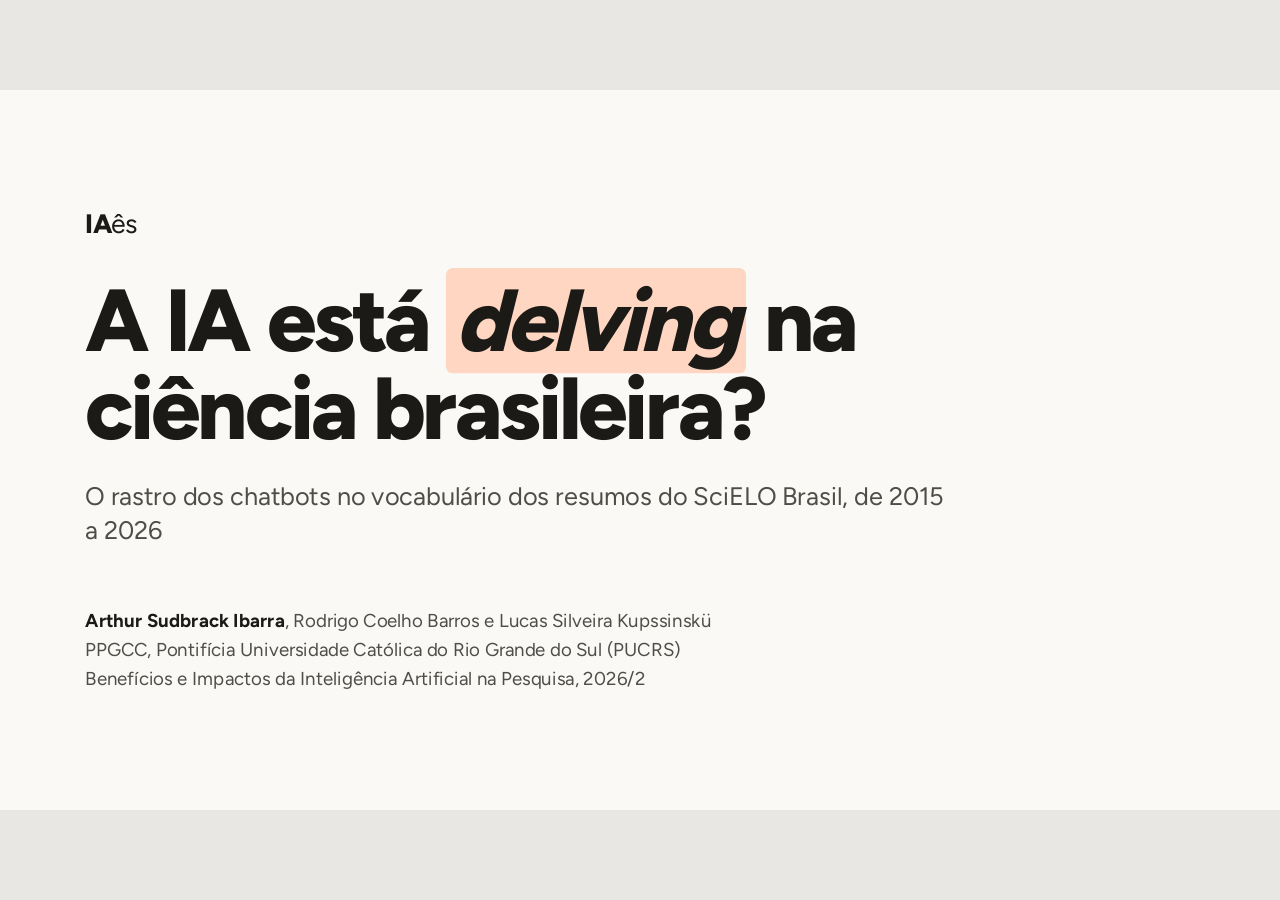
==== slides/index.html @ d333c741 "Add the slides for the video An HTML deck in the IAês look with the speech, the demo steps on the si" ====
<!DOCTYPE html>
<html lang="pt-BR">
<head>
<meta charset="UTF-8">
<meta name="viewport" content="width=device-width, initial-scale=1.0">
<title>A IA está delving na ciência brasileira?</title>

<!-- Figtree, the IAês typeface, from the site's own files (see FONTS below), so the deck works
     offline and makes no third-party requests, like the site. -->

<style>
/* ===========================================================================
   FONTS
   =========================================================================== */
@font-face { font-family: 'Figtree'; font-weight: 400; font-display: swap; src: url('../site/public/fontes/figtree/figtree-latin-400-normal.woff2') format('woff2'); }
@font-face { font-family: 'Figtree'; font-weight: 500; font-display: swap; src: url('../site/public/fontes/figtree/figtree-latin-500-normal.woff2') format('woff2'); }
@font-face { font-family: 'Figtree'; font-weight: 600; font-display: swap; src: url('../site/public/fontes/figtree/figtree-latin-600-normal.woff2') format('woff2'); }
@font-face { font-family: 'Figtree'; font-weight: 700; font-display: swap; src: url('../site/public/fontes/figtree/figtree-latin-700-normal.woff2') format('woff2'); }
@font-face { font-family: 'Figtree'; font-weight: 800; font-display: swap; src: url('../site/public/fontes/figtree/figtree-latin-800-normal.woff2') format('woff2'); }

/* ===========================================================================
   THEME TOKENS
   Copied from the IAês design (site/public/css/iaes.css) so the slides and
   the site look like one piece when the video cuts between them.
   =========================================================================== */
:root {
    --papel: #FAF9F6;
    --superficie: #FFFFFF;
    --sutil: #F1F0ED;
    --linha: #E1DFDB;
    --linha-forte: #CAC7C2;
    --tinta: #1C1A17;
    --tinta-2: #4F4D48;
    --tinta-3: #66635D;
    --grade: #E8E6E2;
    --eixo: #BAB7B2;
    --base: #888681;
    --base-claro: #B3B1AB;
    --excesso: #D84925;
    --excesso-texto: #AF2F09;
    --excesso-veu: rgba(216, 73, 37, .16);
    --pt: #0A96AF;
    --en: #3853B6;
    --pt-1: #D4E9EB;
    --en-1: #DBDEEC;
    --inserido: #035E23;
    --inserido-fundo: #CDF1D3;
    --realce-2: #FED6C2;

    --fonte: 'Figtree', 'Helvetica Neue', Arial, sans-serif;

    --stage-bg: #E9E7E3;
    --slide-bg: var(--papel);

    --pad-x: 128px;
    --title-size: 64px;
    --body-size: 34px;
    --small-size: 24px;
    --ease: cubic-bezier(0.16, 1, 0.3, 1);
}

* { margin: 0; padding: 0; box-sizing: border-box; }

/* ===========================================================================
   FIXED 16:9 STAGE (viewport-base.css from the frontend-slides skill, in full)
   =========================================================================== */
/* 1. Lock the browser viewport */
html,
body {
    width: 100%;
    height: 100%;
    margin: 0;
    overflow: hidden;
    background: var(--stage-bg, #000);
}

/* 2. Full-window deck viewport */
.deck-viewport {
    position: fixed;
    inset: 0;
    overflow: hidden;
    background: var(--stage-bg, #000);
}

/* 3. Fixed 16:9 design canvas.
   JavaScript sets transform: translate(...) scale(...). */
.deck-stage {
    position: absolute;
    left: 0;
    top: 0;
    width: 1920px;
    height: 1080px;
    overflow: hidden;
    transform-origin: 0 0;
    background: var(--slide-bg, #fff);
}

/* 4. Slides stack inside the fixed stage.
   Content must be laid out at 1920×1080, not reflowed per device. */
.slide {
    position: absolute;
    inset: 0;
    width: 1920px;
    height: 1080px;
    overflow: hidden;
    display: block;
    visibility: hidden;
    opacity: 0;
    pointer-events: none;
    background: var(--slide-bg, #fff);
}

.slide.active,
.slide.visible {
    visibility: visible;
    opacity: 1;
    pointer-events: auto;
    z-index: 1;
}

/* 5. Keep media inside authored slide bounds */
img,
video,
canvas,
svg {
    max-width: 100%;
    max-height: 100%;
}

/* 6. Presentation chrome stays outside the slide design system */
.deck-controls {
    position: fixed;
    left: 50%;
    bottom: 22px;
    transform: translateX(-50%);
    z-index: 1000;
}

/* 7. Print one fixed-size slide per page */
@media print {
    html,
    body {
        width: 1920px;
        height: auto;
        overflow: visible;
        background: #fff;
    }

    .deck-viewport {
        position: static;
        overflow: visible;
        background: #fff;
    }

    .deck-stage {
        position: static;
        width: auto;
        height: auto;
        transform: none !important;
        background: none;
    }

    .slide {
        position: relative;
        display: block !important;
        visibility: visible !important;
        opacity: 1 !important;
        pointer-events: auto !important;
        width: 1920px;
        height: 1080px;
        break-after: page;
        page-break-after: always;
    }

    .slide:last-child {
        break-after: auto;
        page-break-after: auto;
    }

    .deck-controls {
        display: none !important;
    }
}

/* 8. Reduced motion */
@media (prefers-reduced-motion: reduce) {
    *,
    *::before,
    *::after {
        animation-duration: 0.01ms !important;
        transition-duration: 0.2s !important;
    }
}

/* ===========================================================================
   BASE TYPE
   =========================================================================== */
body { font-family: var(--fonte); color: var(--tinta); -webkit-font-smoothing: antialiased; }
.slide { font-family: var(--fonte); color: var(--tinta); }
.notes { display: none !important; }

/* ===========================================================================
   SLIDE FRAME
   Every content slide: an action title at the top, the exhibit below, and a
   thin footer with the author and the slide number.
   =========================================================================== */
.frame {
    position: absolute;
    inset: 0;
    padding: 96px var(--pad-x) 0;
    display: flex;
    flex-direction: column;
}
.title {
    font-size: var(--title-size);
    line-height: 1.08;
    font-weight: 800;
    letter-spacing: -0.02em;
    max-width: 1560px;
    text-wrap: balance;
}
.lede {
    margin-top: 24px;
    font-size: 30px;
    line-height: 1.4;
    color: var(--tinta-2);
    max-width: 1300px;
}
.body {
    flex: 1;
    display: flex;
    gap: 80px;
    align-items: center;
    padding-bottom: 120px;
}
.foot {
    position: absolute;
    left: var(--pad-x);
    right: var(--pad-x);
    bottom: 48px;
    display: flex;
    justify-content: space-between;
    align-items: baseline;
    font-size: 20px;
    color: var(--tinta-3);
    border-top: 1px solid var(--linha);
    padding-top: 16px;
}
.foot .src { max-width: 1300px; }
.foot .n { font-weight: 600; font-variant-numeric: tabular-nums; }

.wordmark { font-weight: 800; letter-spacing: -0.03em; }
.wordmark span { font-weight: 300; }

.w { font-style: italic; }
.en { color: var(--en); }
.pt { color: var(--pt); }
.ex { color: var(--excesso-texto); }
.mark {
    background: var(--realce-2);
    border-radius: 6px;
    padding: 0 8px;
    box-decoration-break: clone;
    -webkit-box-decoration-break: clone;
}

/* Side column of a result slide: big number, then the reading of it. */
.side { width: 600px; flex: none; }
.side p { font-size: var(--body-size); line-height: 1.38; color: var(--tinta-2); }
.side p + p { margin-top: 28px; }
.side strong { color: var(--tinta); font-weight: 700; }
.big {
    font-size: 132px;
    font-weight: 800;
    letter-spacing: -0.04em;
    line-height: 0.95;
    font-variant-numeric: tabular-nums;
}
.big small { font-size: 64px; font-weight: 700; }
.big-label { font-size: 28px; color: var(--tinta-2); margin-top: 12px; line-height: 1.35; }
.verdict {
    margin-top: 36px;
    padding-left: 24px;
    border-left: 6px solid var(--tinta);
    font-size: 32px;
    line-height: 1.35;
    font-weight: 600;
}
.verdict.ok { border-color: var(--excesso); }
.verdict.no { border-color: var(--base); }

.chart { flex: 1; min-width: 0; height: 640px; }
.chart svg { width: 100%; height: 100%; overflow: visible; }
.chart text { font-family: var(--fonte); }

/* ===========================================================================
   ENTRANCE ANIMATION
   One soft rise per element, staggered. Chart bars grow from the axis.
   =========================================================================== */
.reveal {
    opacity: 0;
    transform: translateY(18px);
    transition: opacity .7s var(--ease), transform .7s var(--ease);
}
.slide.visible .reveal { opacity: 1; transform: none; }
.slide.visible .reveal.d1 { transition-delay: .08s; }
.slide.visible .reveal.d2 { transition-delay: .18s; }
.slide.visible .reveal.d3 { transition-delay: .30s; }
.slide.visible .reveal.d4 { transition-delay: .42s; }

.grow { transform-box: fill-box; transform-origin: 50% 100%; transform: scaleY(0); transition: transform .9s var(--ease); }
.grow-x { transform-box: fill-box; transform-origin: 0 50%; transform: scaleX(0); transition: transform .9s var(--ease); }
.slide.visible .grow, .slide.visible .grow-x { transform: none; }
/* The slide shown on load appears at once; the entrance plays from the first change on. */
body.instant .reveal, body.instant .grow, body.instant .grow-x { transition: none !important; }

/* ===========================================================================
   SLIDE 1: TITLE
   =========================================================================== */
.cover { padding: 0 var(--pad-x); display: flex; flex-direction: column; justify-content: center; height: 100%; }
.cover .wordmark { font-size: 40px; margin-bottom: 56px; }
.cover h1 {
    font-size: 132px;
    line-height: 1.0;
    font-weight: 800;
    letter-spacing: -0.035em;
    max-width: 1500px;
}
.cover h1 .mark { padding: 0 14px; border-radius: 10px; font-style: italic; }
.cover .sub { margin-top: 40px; font-size: 38px; color: var(--tinta-2); max-width: 1300px; line-height: 1.35; }
.cover .authors { margin-top: 88px; font-size: 28px; line-height: 1.55; color: var(--tinta-2); }
.cover .authors strong { color: var(--tinta); font-weight: 700; }

/* ===========================================================================
   SLIDE 2: MOTIVATION
   =========================================================================== */
.quote {
    flex: 1;
    background: var(--superficie);
    border: 1px solid var(--linha);
    border-radius: 16px;
    padding: 56px 64px;
}
.quote .q { font-size: 44px; line-height: 1.35; font-weight: 500; }
.quote .who { margin-top: 28px; font-size: 24px; color: var(--tinta-3); }
.quote .tag { font-size: 24px; color: var(--tinta-3); margin-bottom: 20px; font-weight: 600; }

/* ===========================================================================
   SLIDE 3: QUESTION AND HYPOTHESES
   =========================================================================== */
.hyps { display: grid; grid-template-columns: repeat(3, 1fr); gap: 32px; width: 100%; }
.hyp {
    background: var(--superficie);
    border: 1px solid var(--linha);
    border-radius: 16px;
    padding: 44px 44px 48px;
}
.hyp .h { font-size: 36px; font-weight: 800; color: var(--excesso-texto); }
.hyp p { margin-top: 18px; font-size: 32px; line-height: 1.38; color: var(--tinta); }

/* ===========================================================================
   SLIDE 4: METHOD
   =========================================================================== */
.facts { width: 560px; flex: none; display: flex; flex-direction: column; gap: 36px; }
.fact .v { font-size: 64px; font-weight: 800; letter-spacing: -0.03em; font-variant-numeric: tabular-nums; }
.fact .l { font-size: 27px; line-height: 1.35; color: var(--tinta-2); margin-top: 4px; }

/* ===========================================================================
   DEMO SLIDES
   A browser frame with the page and the steps, so the viewer knows the
   video is about to leave the slides.
   =========================================================================== */
.demo { background: var(--tinta); color: var(--papel); }
.demo .frame { padding-top: 0; justify-content: center; }
.demo .live { font-size: 30px; font-weight: 700; color: #FFB596; display: flex; align-items: center; gap: 16px; }
.demo .live::before { content: ''; width: 18px; height: 18px; border-radius: 50%; background: var(--excesso); box-shadow: 0 0 0 8px rgba(216, 73, 37, .25); }
.demo .title { color: var(--papel); margin-top: 20px; font-size: 96px; }
.demo .lede { color: #D9D6D0; }
.browser {
    margin-top: 64px;
    width: 1664px;
    background: var(--papel);
    border-radius: 18px;
    overflow: hidden;
    color: var(--tinta);
}
.browser .bar {
    display: flex; align-items: center; gap: 14px;
    padding: 18px 26px;
    background: var(--sutil);
    border-bottom: 1px solid var(--linha);
    font-size: 24px; color: var(--tinta-2);
}
.browser .dot { width: 14px; height: 14px; border-radius: 50%; background: var(--linha-forte); }
.browser .url {
    margin-left: 18px; flex: 1;
    background: var(--superficie); border: 1px solid var(--linha); border-radius: 10px;
    padding: 8px 18px; font-size: 24px; color: var(--tinta-2);
    text-decoration: none; overflow: hidden; white-space: nowrap; text-overflow: ellipsis;
}
.browser .url b { color: var(--tinta); font-weight: 600; }
.steps { list-style: none; counter-reset: s; padding: 40px 48px 44px; display: grid; grid-template-columns: repeat(3, 1fr); gap: 36px; }
.steps li { counter-increment: s; font-size: 30px; line-height: 1.38; }
.steps li::before {
    content: counter(s);
    display: block;
    font-size: 26px; font-weight: 800; color: var(--excesso-texto);
    margin-bottom: 10px;
}

/* ===========================================================================
   SLIDE 9: TRANSLATION PAIRS
   =========================================================================== */
.pairs { margin-top: 28px; display: grid; grid-template-columns: auto auto auto; gap: 10px 20px; font-size: 32px; align-items: baseline; justify-content: start; }
.pairs .arrow { color: var(--tinta-3); }

/* ===========================================================================
   SLIDE 12: BENEFITS AND IMPACTS
   =========================================================================== */
.cols { display: grid; grid-template-columns: 1fr 1fr; gap: 48px; width: 100%; }
.col { background: var(--superficie); border: 1px solid var(--linha); border-radius: 16px; padding: 48px 52px; }
.col h3 { font-size: 38px; font-weight: 800; }
.col.good h3 { color: var(--inserido); }
.col.bad h3 { color: var(--excesso-texto); }
.col ul { margin-top: 24px; list-style: none; }
.col li { font-size: 31px; line-height: 1.38; padding-left: 30px; position: relative; color: var(--tinta); }
.col li + li { margin-top: 18px; }
.col li::before { content: ''; position: absolute; left: 0; top: 17px; width: 12px; height: 12px; border-radius: 3px; background: var(--linha-forte); }
.col.good li::before { background: var(--inserido); }
.col.bad li::before { background: var(--excesso); }

/* ===========================================================================
   SLIDE 14: CONCLUSIONS
   =========================================================================== */
.concl { list-style: none; width: 960px; flex: none; }
.concl li { font-size: 36px; line-height: 1.36; padding: 22px 0 22px 0; border-top: 1px solid var(--linha); }
.concl li:last-child { border-bottom: 1px solid var(--linha); }
.concl li b { font-weight: 800; }
.links { flex: 1; display: flex; flex-direction: column; gap: 32px; }
.link .l { font-size: 24px; color: var(--tinta-3); font-weight: 600; }
.link a { display: block; margin-top: 6px; font-size: 27px; color: var(--tinta); text-decoration: none; white-space: nowrap; line-height: 1.3; }

/* ===========================================================================
   SLIDE 15: REFERENCES
   =========================================================================== */
.refs { list-style: none; margin-top: 48px; max-width: 1600px; }
.refs li { font-size: 26px; line-height: 1.45; color: var(--tinta-2); padding-left: 0; }
.refs li + li { margin-top: 20px; }
.refs li b { color: var(--tinta); font-weight: 600; }

/* ===========================================================================
   OVERLAY CHROME (outside the slide design: rehearsal notes, help, editing)
   =========================================================================== */
.notes-drawer {
    position: fixed; left: 0; right: 0; bottom: 0;
    max-height: 42vh; overflow: auto;
    background: rgba(28, 26, 23, .94); color: #F4F2EE;
    padding: 20px 28px 24px;
    font: 18px/1.5 var(--fonte);
    z-index: 2000;
    display: none;
}
.notes-drawer.show { display: block; }
.notes-drawer .t { font-size: 14px; color: #BDB9B2; margin-bottom: 6px; }
.help {
    position: fixed; right: 16px; bottom: 16px; z-index: 2001;
    background: rgba(28, 26, 23, .92); color: #F4F2EE;
    font: 15px/1.6 var(--fonte); padding: 14px 18px; border-radius: 10px;
    display: none;
}
.help.show { display: block; }
.help b { display: inline-block; min-width: 26px; color: #FFB596; }

.edit-hotzone { position: fixed; top: 0; left: 0; width: 80px; height: 80px; z-index: 10000; cursor: pointer; }
.edit-toggle {
    position: fixed; top: 16px; left: 16px; z-index: 10001;
    font: 600 15px var(--fonte); padding: 8px 14px; border-radius: 8px;
    border: 1px solid var(--linha-forte); background: var(--superficie); color: var(--tinta);
    opacity: 0; pointer-events: none; transition: opacity .3s ease;
}
.edit-toggle.show, .edit-toggle.active { opacity: 1; pointer-events: auto; }
.edit-bar {
    position: fixed; top: 16px; left: 50%; transform: translateX(-50%); z-index: 10001;
    display: none; gap: 10px; align-items: center;
    font: 15px var(--fonte); padding: 8px 12px; border-radius: 10px;
    background: var(--tinta); color: var(--papel);
}
.edit-bar.show { display: flex; }
.edit-bar button { font: 600 14px var(--fonte); padding: 6px 10px; border-radius: 6px; border: 0; cursor: pointer; }
body.editing [contenteditable="true"] { outline: 2px dashed var(--excesso); outline-offset: 4px; }
</style>
</head>
<body>

<div class="deck-viewport">
<main class="deck-stage" id="deckStage">

<!-- ======================================================================
     SPEAKER NOTES
     Each slide carries an <aside class="notes"> that is never shown on the
     slide. Press P to open the presenter window (speech, steps on the site,
     background, timer) or N for a drawer with the speech at the bottom.
       .fale     what to say, word for word
       .site     the clicks on IAês (demo slides only)
       .entenda  the background, in plain words, for the author to read
                 before recording; not to be said
     data-tempo on each section is the speaking budget in seconds.
     ====================================================================== -->

<!-- ===================== 1. TITLE ===================== -->
<section class="slide" data-tempo="9" data-titulo="Capa">
    <div class="cover">
        <div class="wordmark reveal">IA<span>ês</span></div>
        <h1 class="reveal d1">A IA está <span class="mark">delving</span> na ciência brasileira?</h1>
        <p class="sub reveal d2">O rastro dos chatbots no vocabulário dos resumos do SciELO Brasil, de 2015 a 2026</p>
        <p class="authors reveal d3">
            <strong>Arthur Sudbrack Ibarra</strong>, Rodrigo Coelho Barros e Lucas Silveira Kupssinskü<br>
            PPGCC, Pontifícia Universidade Católica do Rio Grande do Sul (PUCRS)<br>
            Benefícios e Impactos da Inteligência Artificial na Pesquisa, 2026/2
        </p>
    </div>
    <aside class="notes">
        <div class="fale">
            <p>Oi, eu sou o Arthur Ibarra, da PUCRS. Neste vídeo eu conto se a inteligência artificial já mudou o jeito como a ciência brasileira escreve.</p>
        </div>
        <div class="entenda">
            <p><b>O título.</b> <i>Delve</i> é um verbo inglês que quer dizer mergulhar num assunto, se aprofundar. O ChatGPT usa essa palavra muito mais do que as pessoas usavam, e ela virou piada entre pesquisadores. O título pergunta, brincando, se a IA já está "mergulhando" na ciência do Brasil.</p>
            <p><b>Resumo.</b> É o parágrafo no começo de um artigo científico que conta, em poucas linhas, o que foi feito e o que se descobriu. Quase todo artigo brasileiro tem um resumo em português e uma versão em inglês, o <i>abstract</i>.</p>
            <p><b>SciELO Brasil.</b> É a biblioteca on-line que reúne as principais revistas científicas brasileiras de acesso aberto. Foi de lá que vieram todos os resumos.</p>
            <p><b>Os coautores.</b> Rodrigo Barros é o orientador e Lucas Kupssinskü o coorientador; o enunciado pede que eles apareçam como autores.</p>
        </div>
    </aside>
</section>

<!-- ===================== 2. MOTIVATION ===================== -->
<section class="slide" data-tempo="19" data-titulo="Motivação">
    <div class="frame">
        <h2 class="title reveal">Os chatbots têm palavras favoritas, e elas já aparecem nos artigos científicos</h2>
        <div class="body">
            <div class="quote reveal d1">
                <div class="tag">Um abstract brasileiro de 2025</div>
                <p class="q">"The investigation <span class="mark">delves</span> into understanding the correlation among various DLT test variables..."</p>
                <p class="who">Soils and Rocks, 2025, no SciELO Brasil</p>
            </div>
            <div class="side reveal d2">
                <div class="big">13,5%<small></small></div>
                <p class="big-label">dos resumos de biomedicina de 2024, no mínimo, passaram por um chatbot, segundo a contagem de palavras de Kobak e colegas no PubMed</p>
            </div>
        </div>
    </div>
    <div class="foot"><span class="src">Kobak et al. (2025), Science Advances. Frase: Soils and Rocks (2025), SciELO Brasil, CC BY.</span><span class="n">02</span></div>
    <aside class="notes">
        <div class="fale">
            <p>Quem usa o ChatGPT percebe que ele tem palavras preferidas, como o verbo inglês <i>delve</i>, se aprofundar. Contando palavras assim em milhões de resumos de biomedicina, Kobak e colegas estimaram que pelo menos 13,5% dos resumos de 2024 passaram por um chatbot. Faltava essa conta para o Brasil.</p>
        </div>
        <div class="entenda">
            <p><b>Chatbot e LLM.</b> LLM quer dizer <i>large language model</i>, modelo de linguagem grande. É o "motor" por trás do ChatGPT, do Gemini e do Claude. Chatbot é o programa de conversa que usa esse motor.</p>
            <p><b>A frase do slide.</b> É de um abstract de verdade, publicado em 2025 na revista Soils and Rocks e guardado no site. Ela mostra o tipo de frase que o ChatGPT costuma escrever.</p>
            <p><b>Kobak e colegas (2025).</b> Publicaram na Science Advances o método que nós adaptamos. Eles contaram, ano a ano, quantos resumos do PubMed (a base de artigos de medicina e biologia dos Estados Unidos) usavam cada palavra, e acharam palavras que dispararam depois do ChatGPT. Daí saiu a estimativa de que pelo menos 13,5% dos resumos de 2024 passaram por um LLM.</p>
            <p><b>"Passou por um chatbot".</b> Quer dizer que o autor usou a ferramenta para escrever, revisar ou traduzir o texto. Não quer dizer que o artigo foi inventado pela IA.</p>
        </div>
    </aside>
</section>

<!-- ===================== 3. QUESTION ===================== -->
<section class="slide" data-tempo="20" data-titulo="Pergunta e hipóteses">
    <div class="frame">
        <h2 class="title reveal">Os chatbots deixaram marca nos resumos brasileiros? E essa marca é maior em inglês?</h2>
        <div class="body">
            <div class="hyps">
                <div class="hyp reveal d1">
                    <div class="h">H1</div>
                    <p>Depois de 2023, algumas palavras de estilo aparecem bem acima da sua tendência.</p>
                </div>
                <div class="hyp reveal d2">
                    <div class="h">H2</div>
                    <p>No mesmo artigo, a marca é maior no abstract em <span class="en">inglês</span> do que no resumo em <span class="pt">português</span>.</p>
                </div>
                <div class="hyp reveal d3">
                    <div class="h">H3</div>
                    <p>As palavras que marcam o <span class="pt">português</span> são outras, diferentes das do <span class="en">inglês</span>.</p>
                </div>
            </div>
        </div>
    </div>
    <div class="foot"><span class="src">Hipóteses do artigo, que testamos com dados do SciELO Brasil.</span><span class="n">03</span></div>
    <aside class="notes">
        <div class="fale">
            <p>Então perguntamos: os chatbots deixaram marca nos resumos do SciELO Brasil? E, como quase todo artigo daqui tem resumo em português e em inglês, a marca é maior no inglês? Daí vêm as três hipóteses: palavras acima do esperado, mais marca em inglês e marcas diferentes em cada língua.</p>
        </div>
        <div class="entenda">
            <p><b>Hipótese.</b> É o palpite que o estudo testa com os dados. No fim, cada uma se confirma ou não.</p>
            <p><b>Por que esperar mais marca em inglês (H2).</b> Muitos pesquisadores brasileiros escrevem o resumo em português e usam um chatbot para fazer ou melhorar a versão em inglês, a língua em que têm menos segurança. Então era de se esperar que o inglês mostrasse mais rastro.</p>
            <p><b>Por que esperar palavras diferentes (H3).</b> Cada língua tem os seus vícios. Achávamos que o ChatGPT teria palavras preferidas próprias em português.</p>
            <p><b>Palavra de estilo.</b> É uma palavra que muda o jeito de dizer, sem mudar o assunto: <i>destacando</i>, <i>crucial</i>, <i>abordagens</i>. Palavra de tema (ou de conteúdo) é a que diz do que o texto trata: <i>covid</i>, <i>vacina</i>, <i>soja</i>.</p>
        </div>
    </aside>
</section>

<!-- ===================== 4. METHOD ===================== -->
<section class="slide" data-tempo="24" data-titulo="Como medimos">
    <div class="frame">
        <h2 class="title reveal">Uma palavra entra na conta quando sobe muito acima da própria tendência</h2>
        <div class="body">
            <div class="chart reveal d1" id="chartMetodo" role="img" aria-label="Parcela dos resumos em português com a palavra destacando, de 2015 a 2026, contra o esperado pela tendência de 2021-22: 4,7% em 2025, quando a tendência previa 1,5%."></div>
            <div class="facts reveal d2">
                <div class="fact"><div class="v">195.600</div><div class="l">resumos, <span class="pt">94.882 em português</span> e <span class="en">100.718 em inglês</span></div></div>
                <div class="fact"><div class="v">357</div><div class="l">revistas do SciELO Brasil, de 2015 a 2026</div></div>
                <div class="fact"><div class="l">Só contam as palavras de <strong>estilo</strong>. Palavras de tema, como <i>covid</i>, sobem por outro motivo.</div></div>
            </div>
        </div>
    </div>
    <div class="foot"><span class="src">Método de Kobak et al. (2025), adaptado ao SciELO. 2026 vai até outubro.</span><span class="n">04</span></div>
    <aside class="notes">
        <div class="fale">
            <p>Juntamos 195.600 resumos de 357 revistas, de 2015 a 2026. Para cada palavra, prolongamos a tendência de 2021 e 2022, antes do ChatGPT. Veja <i>destacando</i>: o tracejado é o esperado, e a palavra subiu muito acima dele. Essa distância é o excesso. Só contam palavras de estilo, como esta, porque palavras de tema, como <i>covid</i>, sobem por outro motivo.</p>
        </div>
        <div class="entenda">
            <p><b>O gráfico.</b> A linha azul-petróleo é a parcela dos resumos em português que usam <i>destacando</i>, ano a ano. Ficava perto de 1,5% até 2022 e chegou a 4,7% em 2025. A linha tracejada cinza é o que se esperava se nada tivesse mudado. A área laranja entre as duas é o excesso.</p>
            <p><b>A tendência.</b> Pegamos o uso da palavra em 2021 e em 2022 e prolongamos essa linha para os anos seguintes (se ela estava caindo, a linha fica reta). 2023 não entra na base porque o ChatGPT saiu em 30 de novembro de 2022.</p>
            <p><b>Excesso.</b> Uma palavra só conta quando aparece em pelo menos 10 resumos no ano, fica bem acima do esperado, passa num teste estatístico e é usada por várias revistas (para não pegar o vício de uma revista só).</p>
            <p><b>Estilo ou tema.</b> O Claude classificou cada uma das 1.682 palavras com excesso, e você conferiu uma amostra de 100 por língua sem ver a resposta dele. Onde vocês discordaram, valeu a sua classificação.</p>
            <p><b>O que adaptamos.</b> O SciELO é cerca de cem vezes menor que o PubMed. Por isso usamos sempre o mesmo grupo de revistas em cada comparação, corrigimos pelo tamanho dos resumos (eles ficaram mais longos) e exigimos testes estatísticos. Se perguntarem, isso está no artigo; no vídeo não precisa entrar.</p>
        </div>
    </aside>
</section>

<!-- ===================== 5. DEMO: WORDS OVER TIME ===================== -->
<section class="slide demo" data-tempo="22" data-titulo="Demo: Palavras no tempo">
    <div class="frame">
        <div class="live reveal">Agora no site</div>
        <h2 class="title reveal d1">Palavras no tempo</h2>
        <p class="lede reveal d2">Cada palavra contra a sua tendência, nas duas línguas.</p>
        <div class="browser reveal d3">
            <div class="bar"><span class="dot"></span><span class="dot"></span><span class="dot"></span>
                <a class="url demo-link" data-path="pt/palavras/?p=destacando.pt,highlighting.en" target="_blank" rel="noopener"><b>IAês</b> &rsaquo; Palavras no tempo</a></div>
            <ol class="steps">
                <li><i>destacando</i> em português e <i>highlighting</i> em inglês</li>
                <li>O tracejado é o esperado; o laranja é o excesso</li>
                <li>Frases reais com a palavra, antes e depois do ChatGPT</li>
            </ol>
        </div>
    </div>
    <aside class="notes">
        <div class="fale">
            <p>Isso está no IAês, o site que construímos com os mesmos dados. Aqui está <i>destacando</i> e, ao lado, <i>highlighting</i>, a equivalente em inglês. Em 2025, <i>destacando</i> apareceu 3,1 vezes o que a tendência previa. E lá embaixo dá para ler frases reais com a palavra.</p>
        </div>
        <ol class="site">
            <li>Clique no endereço do slide (ou abra o link abaixo). A página abre com <i>destacando</i> e <i>highlighting</i> já escolhidas.</li>
            <li>Na frase "aqui está <i>destacando</i>", passe o mouse pelo ponto de 2025 do painel <i>destacando</i>: a dica mostra o observado e o esperado.</li>
            <li>Na frase "3,1 vezes", aponte o número 3,1× no canto do painel.</li>
            <li>Na frase "lá embaixo", role a página até "Em contexto" e mostre uma frase de 2025.</li>
            <li>Volte para a aba dos slides e avance.</li>
        </ol>
        <div class="entenda">
            <p><b>IAês.</b> É o site que fizemos junto com o artigo. O nome junta IA com o -ês de juridiquês e economês, que indica um jeito próprio de escrever. Ele roda todo no navegador, em português e em inglês.</p>
            <p><b>3,1×.</b> Quer dizer que, em 2025, a parcela de resumos com <i>destacando</i> foi 3,1 vezes o valor que a tendência previa (4,7% contra 1,5%). <i>Highlighting</i> ficou em 2,8 vezes.</p>
            <p><b>O par.</b> <i>Highlighting</i> aparece ao lado porque o Claude traduziu <i>destacando</i> como <i>highlighting</i> no teste entre línguas (o slide 9).</p>
        </div>
    </aside>
</section>

<!-- ===================== 6. RESULT H1 ===================== -->
<section class="slide" data-tempo="17" data-titulo="H1: palavras em excesso">
    <div class="frame">
        <h2 class="title reveal">Depois do ChatGPT, as palavras de estilo em excesso dispararam nas duas línguas</h2>
        <div class="body">
            <div class="chart reveal d1" id="chartH1" role="img" aria-label="Palavras de estilo em excesso por ano: no máximo 6 por ano de 2018 a 2022 em cada língua; em 2025, 108 em inglês e 69 em português; em 2026, até outubro, 150 e 126."></div>
            <div class="side reveal d2">
                <p>De 2018 a 2022: <strong>no máximo 6</strong> por ano em cada língua.</p>
                <p>Em 2025: <strong class="en">108 em inglês</strong> e <strong class="pt">69 em português</strong>.</p>
                <div class="verdict ok">H1 se confirma.</div>
            </div>
        </div>
    </div>
    <div class="foot"><span class="src">Tendência dos dois anos anteriores a cada ano. 2026 vai até outubro.</span><span class="n">06</span></div>
    <aside class="notes">
        <div class="fale">
            <p>A primeira hipótese se confirma com folga. Até 2022, no máximo seis palavras de estilo por ano passavam da tendência em cada língua. Em 2025 foram 108 em inglês e 69 em português, e 2026, que nem terminou, já passou disso.</p>
        </div>
        <div class="entenda">
            <p><b>O gráfico.</b> Cada par de barras é um ano: azul para inglês, azul-petróleo para português. A linha vertical marca a chegada do ChatGPT.</p>
            <p><b>Uma diferença de base.</b> Aqui, cada ano é comparado com a tendência dos dois anos que vieram três e dois anos antes (a regra de Kobak). Para 2025, isso quer dizer 2022 e 2023. Por isso o slide diz "acima da tendência", que é a descrição exata.</p>
            <p><b>2026.</b> Os dados vão até outubro de 2026: 150 palavras em inglês e 126 em português.</p>
        </div>
    </aside>
</section>

<!-- ===================== 7. LOWER BOUND ===================== -->
<section class="slide" data-tempo="17" data-titulo="Estimativa mínima">
    <div class="frame">
        <h2 class="title reveal">Pelo menos 1 em cada 6 abstracts em inglês de 2025 passou por um chatbot</h2>
        <div class="body">
            <div class="chart reveal d1" id="chartBound" role="img" aria-label="Parcela mínima dos resumos que passaram por um LLM: em inglês, 0,5% em 2023, 11,2% em 2024, 17,3% em 2025 e 15,8% em 2026; em português, 1,8%, 0,4%, 12,7% e 19,4%."></div>
            <div class="side reveal d2">
                <div class="big en">17,3%</div>
                <p class="big-label">dos abstracts em inglês de 2025, no mínimo</p>
                <div class="big pt" style="margin-top:40px">12,7%</div>
                <p class="big-label">dos resumos em português de 2025, no mínimo</p>
            </div>
        </div>
    </div>
    <div class="foot"><span class="src">Marcadoras escolhidas numa metade dos resumos e medidas na outra. Barras finas: erro padrão.</span><span class="n">07</span></div>
    <aside class="notes">
        <div class="fale">
            <p>Com essas palavras dá para estimar quantos resumos passaram por um chatbot: pelo menos 17% dos abstracts em inglês de 2025 e 13% dos resumos em português. É um piso, porque a conta só enxerga os textos em que o modelo deixou essas palavras.</p>
        </div>
        <div class="entenda">
            <p><b>A ideia.</b> Contamos quantos resumos têm pelo menos uma palavra-marcadora. Essa parcela subiu bem acima do que a tendência previa. Se os textos sem IA seguiram a tendência, essa sobra só pode vir de textos que passaram por um chatbot. Logo, pelo menos essa parcela usou IA.</p>
            <p><b>Palavra-marcadora.</b> Uma palavra de estilo com excesso, que funciona como pista de uso de IA.</p>
            <p><b>Por que é um piso.</b> Um texto que passou pelo chatbot sem ganhar nenhuma marcadora não aparece na conta. Uma versão mais apertada da mesma conta dá 29,5% em inglês e 22,2% em português.</p>
            <p><b>Metades.</b> Escolhemos as marcadoras com metade dos resumos e medimos na outra metade (e vice-versa). Assim a palavra não é escolhida e medida nos mesmos textos, o que inflaria o número.</p>
            <p><b>Placebo.</b> A mesma conta feita em 2015-2016, quando não havia ChatGPT, dá perto de zero. É o sinal de que a conta não inventa uso onde não existe.</p>
            <p><b>Erro padrão.</b> É a margem de incerteza: 17,3% mais ou menos 1,6 em inglês e 12,7% mais ou menos 1,7 em português.</p>
        </div>
    </aside>
</section>

<!-- ===================== 8. RESULT H2 ===================== -->
<section class="slide" data-tempo="20" data-titulo="H2: mesmo artigo">
    <div class="frame">
        <h2 class="title reveal">No mesmo artigo, inglês e português ganharam marcadoras quase no mesmo ritmo</h2>
        <div class="body">
            <div class="chart reveal d1" id="chartH2" role="img" aria-label="Alta da parcela de resumos com palavra-marcadora, de 2021-22 para 2025-26, nos mesmos 9.312 artigos: 17,5 pontos em inglês e 14,9 em português. Diferença de 2,7 pontos; o placebo dá 2,4."></div>
            <div class="side reveal d2">
                <p>Diferença: <strong>2,7 pontos</strong>.</p>
                <p>A mesma conta em anos sem ChatGPT dá <strong>2,4</strong>. Pode ser acaso.</p>
                <div class="verdict no">H2 não se confirma.</div>
            </div>
        </div>
    </div>
    <div class="foot"><span class="src">9.312 artigos com resumo e abstract, amostra do SciELO Brasil. Alta de 2021-22 para 2025-26.</span><span class="n">08</span></div>
    <aside class="notes">
        <div class="fale">
            <p>Para a segunda hipótese, comparamos o inglês e o português dentro dos mesmos 9.312 artigos. A parcela com marcadoras subiu 17,5 pontos no inglês e 14,9 no português. Essa diferença, de 2,7, é parecida com a que aparece em anos sem ChatGPT, então a segunda hipótese não se confirma.</p>
        </div>
        <div class="entenda">
            <p><b>Por que o mesmo artigo.</b> Comparar o artigo com ele mesmo tira do caminho tudo o que muda de um artigo para outro (assunto, revista, área). Só sobra a língua.</p>
            <p><b>Pontos.</b> "Subiu 17,5 pontos" quer dizer que a porcentagem de abstracts com marcadora aumentou 17,5 pontos percentuais entre 2021-22 e 2025-26.</p>
            <p><b>Placebo de novo.</b> Fizemos a mesma comparação entre anos sem ChatGPT (2015-16 contra 2019-20) e deu 2,4 pontos de diferença. Como 2,7 é desse tamanho, não dá para dizer que o inglês subiu mais.</p>
            <p><b>Detalhes que ajudam se alguém perguntar.</b> Em 2024 o inglês saiu na frente (8,6 pontos contra 1,8), e em 2025 o português alcançou. E o português ganhou marcadoras mesmo nos artigos cujo abstract em inglês não tinha nenhuma, então não é só tradução de um inglês editado.</p>
            <p><b>Um cuidado.</b> O teste compara marcadoras. O uso da IA pode ter sido maior no português do que parece, porque o experimento (slide 10) mostra que as marcadoras pegam uma edição em português com menos facilidade.</p>
        </div>
    </aside>
</section>

<!-- ===================== 9. RESULT H3 ===================== -->
<section class="slide" data-tempo="18" data-titulo="H3: tradução">
    <div class="frame">
        <h2 class="title reveal">A maioria das marcadoras do português é tradução de marcadoras do inglês</h2>
        <div class="body">
            <div class="chart reveal d1" id="chartH3" role="img" aria-label="Palavras que, traduzidas, viram uma marcadora da outra língua: 72% das marcadoras do português contra 44% das palavras de controle; 49% das marcadoras do inglês contra 22% dos controles."></div>
            <div class="side reveal d2">
                <div class="pairs">
                    <span class="pt w">aprofunda</span><span class="arrow">&rarr;</span><span class="en w">delves</span>
                    <span class="pt w">destacando</span><span class="arrow">&rarr;</span><span class="en w">highlighting</span>
                    <span class="pt w">moldam</span><span class="arrow">&rarr;</span><span class="en w">shaping</span>
                </div>
                <div class="verdict no">H3 não se confirma: as marcas são, em grande parte, as mesmas.</div>
            </div>
        </div>
    </div>
    <div class="foot"><span class="src">Traduções do Claude, sem saber quais palavras eram marcadoras. Controles: palavras de mesma frequência sem excesso.</span><span class="n">09</span></div>
    <aside class="notes">
        <div class="fale">
            <p>Para a terceira, traduzimos as marcadoras do português para o inglês, e 72% viraram marcadoras do inglês, contra 44% de palavras comparáveis. <i>Aprofunda</i> vira <i>delves</i>, <i>destacando</i> vira <i>highlighting</i>. O português está herdando as palavras do inglês, e a terceira hipótese também não se confirma.</p>
        </div>
        <div class="entenda">
            <p><b>Como foi o teste.</b> Para cada marcadora do português escolhemos uma palavra de controle: uma palavra de estilo com frequência parecida em 2021-22, que nunca teve excesso. O Claude traduziu todas misturadas, sem saber quais eram marcadoras. Depois vimos quantas traduções caíam numa marcadora do inglês.</p>
            <p><b>Por que o controle importa.</b> Palavras comuns às vezes traduzem para outras palavras comuns por acaso. O controle mostra quanto isso acontece sem IA nenhuma (44%). As marcadoras passam bem disso (72%), e o teste estatístico dá chance de acaso menor que uma em um milhão.</p>
            <p><b>Na outra direção.</b> 49% das marcadoras do inglês viram uma marcadora do português, contra 22% dos controles.</p>
            <p><b>O que se confirma da H3.</b> As marcadoras do português são mesmo palavras de estilo. O que cai é a ideia de que elas seriam diferentes das do inglês. Ainda assim, 28% são só do português, como <i>tensionam</i> e <i>multifacetada</i>.</p>
            <p><b>Conferência.</b> Você checou 50 traduções à mão: duas estavam erradas e uma ficou sem uma tradução comum. Isso não muda o resultado.</p>
        </div>
    </aside>
</section>

<!-- ===================== 10. EXPERIMENT ===================== -->
<section class="slide" data-tempo="17" data-titulo="Experimento">
    <div class="frame">
        <h2 class="title reveal">Ao polir um abstract em inglês, o ChatGPT e o Gemini inserem cerca de 5 marcadoras</h2>
        <div class="body">
            <div class="chart reveal d1" id="chartExp" role="img" aria-label="Marcadoras a mais por texto depois que o modelo melhora um abstract em inglês de 2019 a 2021: ChatGPT 5,1, Gemini 5,1, Claude 1,1."></div>
            <div class="side reveal d2">
                <p>80 abstracts de <strong>2019 a 2021</strong>, de antes do ChatGPT, com o pedido "melhore a escrita".</p>
                <p>Em português, eles inserem menos: <strong>2,2</strong>, <strong>2,4</strong> e <strong>0,8</strong>.</p>
            </div>
        </div>
    </div>
    <div class="foot"><span class="src">ChatGPT (GPT-6 Luna), Gemini 3.6 Flash e Claude Sonnet 5.5, 2026. Barras finas: intervalo de 95%.</span><span class="n">10</span></div>
    <aside class="notes">
        <div class="fale">
            <p>De onde vêm essas palavras? Pedimos ao ChatGPT, ao Gemini e ao Claude que melhorassem resumos escritos antes do ChatGPT. Em inglês, o ChatGPT e o Gemini colocaram umas cinco marcadoras a mais em cada texto, e o Claude, uma.</p>
        </div>
        <div class="entenda">
            <p><b>Por que resumos antigos.</b> Um resumo de 2019 com certeza foi escrito sem chatbot. Então tudo o que muda depois é obra do modelo.</p>
            <p><b>As três tarefas.</b> Melhorar um resumo em português, melhorar um em inglês e traduzir um do português para o inglês. Foram 80 textos por tarefa e por modelo. Você rodou o ChatGPT e o Gemini à mão, nas versões gratuita e Pro; o Claude rodou automático.</p>
            <p><b>Os números.</b> Em inglês, a média de marcadoras por texto foi de 8,1 para 13,2 com o ChatGPT e com o Gemini, e para 9,3 com o Claude. As palavras que eles colocam são muito mais vezes marcadoras do que as que eles tiram: das 92 palavras que o ChatGPT acrescentou, 40 eram marcadoras; das 46 que ele tirou, só 1.</p>
            <p><b>Um limite.</b> Uma passada de um modelo de 2026 não reproduz o uso real, que mistura modelos antigos, várias revisões e textos escritos do zero. Por isso o experimento mostra de onde vêm as palavras, mas não serve para converter as marcas em número de usuários.</p>
        </div>
    </aside>
</section>

<!-- ===================== 11. DEMO: TIME MACHINE ===================== -->
<section class="slide demo" data-tempo="24" data-titulo="Demo: Máquina do tempo">
    <div class="frame">
        <div class="live reveal">Agora no site</div>
        <h2 class="title reveal d1">Máquina do tempo</h2>
        <p class="lede reveal d2">Um abstract de 2019, antes e depois de passar pelo ChatGPT.</p>
        <div class="browser reveal d3">
            <div class="bar"><span class="dot"></span><span class="dot"></span><span class="dot"></span>
                <a class="url demo-link" data-path="pt/maquina-do-tempo/?resumo=en-018&amp;modelo=chatgpt" target="_blank" rel="noopener"><b>IAês</b> &rsaquo; Máquina do tempo</a></div>
            <ol class="steps">
                <li>À esquerda o original, à direita a versão do ChatGPT</li>
                <li>Verde é o que ele inseriu; com contorno, as marcadoras do SciELO</li>
                <li>As palavras que cada modelo mais insere</li>
            </ol>
        </div>
    </div>
    <aside class="notes">
        <div class="fale">
            <p>No site, isso é a máquina do tempo. À esquerda está o abstract original, de 2019, e à direita a versão do ChatGPT. Em verde está o que ele colocou, e com contorno, as palavras que cresceram no SciELO: aqui foram 15. Mais abaixo aparecem as palavras que cada modelo mais insere, como <i>findings</i> e <i>these</i>.</p>
        </div>
        <ol class="site">
            <li>Clique no endereço do slide. A página abre na tarefa "Melhorar a escrita", resumo em inglês, com o ChatGPT.</li>
            <li>Na frase "à esquerda", aponte a coluna "Original (2019)"; em "à direita", a coluna "Reescrito pelo ChatGPT".</li>
            <li>Na frase "neste texto foram 15", aponte a linha acima das colunas: "54 palavras inseridas, 15 delas marcadoras".</li>
            <li>Na frase "mais abaixo", role até "O que cada modelo insere" e mostre <i>findings</i> e <i>these</i> no topo.</li>
            <li>Se sobrar tempo, clique em Gemini e depois em Claude no alto da página para comparar. Volte para os slides.</li>
        </ol>
        <div class="entenda">
            <p><b>Máquina do tempo.</b> O nome vem da ideia de pegar um texto do passado, de antes do ChatGPT, e ver como ele ficaria escrito hoje com IA.</p>
            <p><b>As cores.</b> Riscado em rosa à esquerda: o que o modelo tirou. Verde à direita: o que ele pôs. Verde com contorno: o que ele pôs e que também é marcadora no SciELO.</p>
            <p><b>findings e these.</b> Junto com <i>across</i>, <i>using</i> e <i>whereas</i>, são palavras que os três modelos acrescentaram aos abstracts em inglês.</p>
        </div>
    </aside>
</section>

<!-- ===================== 12. BENEFITS AND IMPACTS ===================== -->
<section class="slide" data-tempo="26" data-titulo="Benefícios e impactos">
    <div class="frame">
        <h2 class="title reveal">A IA barateia a escrita e, ao mesmo tempo, deixa a ciência brasileira com um sotaque só</h2>
        <div class="body">
            <div class="cols">
                <div class="col good reveal d1">
                    <h3>Benefícios</h3>
                    <ul>
                        <li>Escrever e traduzir em inglês fica mais barato para quem não é nativo</li>
                        <li>Publicar nas duas línguas fica mais fácil</li>
                        <li>Neste estudo, o Claude classificou 1.682 palavras e traduziu cerca de 1.600</li>
                    </ul>
                </div>
                <div class="col bad reveal d2">
                    <h3>Impactos</h3>
                    <ul>
                        <li>Pelo menos 1 em 6 abstracts em inglês e 1 em 8 resumos em português de 2025 passaram por um LLM</li>
                        <li>O português herda as escolhas de palavras do inglês</li>
                        <li>Detectores de IA erram mais com quem não é nativo</li>
                    </ul>
                </div>
            </div>
        </div>
    </div>
    <div class="foot"><span class="src">Liang et al. (2023); Agarwal, Naaman e Vashistha (2025); Sourati et al. (2026).</span><span class="n">12</span></div>
    <aside class="notes">
        <div class="fale">
            <p>Isso tem dois lados. Para quem não é nativo em inglês, o chatbot barateia escrever e traduzir, e este estudo também ganhou com isso: o Claude classificou e traduziu milhares de palavras. Por outro lado, a ciência brasileira passa a escrever com o mesmo sotaque, e o português pega hábitos do inglês. Como detectores de IA erram mais com quem não é nativo, o melhor caminho é pedir que os autores declarem o uso.</p>
        </div>
        <div class="entenda">
            <p><b>Este slide responde ao enunciado.</b> A disciplina pede uma discussão dos benefícios e impactos da IA no contexto do estudo. Este é esse momento.</p>
            <p><b>Sotaque só.</b> Estudos recentes mostram que sugestões de IA puxam textos de várias culturas para um estilo ocidental parecido (Agarwal e colegas, 2025) e que a variedade de estilos encolhe na era dos LLMs (Sourati e colegas, 2026). Nossos dados mostram o mesmo movimento no Brasil: o português pegando as palavras do inglês.</p>
            <p><b>Detectores.</b> Liang e colegas (2023) mostraram que detectores de texto de IA marcam como "feitos por IA" muitos textos de quem escreve inglês como segunda língua. Ou seja, puniriam justamente quem mais ganha com a ferramenta.</p>
            <p><b>O trabalho do Claude no estudo.</b> Classificou 1.682 palavras como estilo ou tema, classificou cerca de 4.000 palavras candidatas a controle e traduziu cerca de 1.600 palavras. Uma pessoa sozinha levaria muito mais tempo.</p>
            <p><b>Medir em grande escala.</b> Contar palavras em milhares de textos mostra o tamanho da mudança sem acusar nenhum autor em particular.</p>
        </div>
    </aside>
</section>

<!-- ===================== 13. DEMO: X-RAY ===================== -->
<section class="slide demo" data-tempo="22" data-titulo="Demo: Raio-X">
    <div class="frame">
        <div class="live reveal">Agora no site</div>
        <h2 class="title reveal d1">Raio-X do seu texto</h2>
        <p class="lede reveal d2">Um resumo com as marcadoras realçadas, comparado aos de 2019 e de 2025.</p>
        <div class="browser reveal d3">
            <div class="bar"><span class="dot"></span><span class="dot"></span><span class="dot"></span>
                <a class="url demo-link" data-path="pt/raio-x/" target="_blank" rel="noopener"><b>IAês</b> &rsaquo; Raio-X do seu texto</a></div>
            <ol class="steps">
                <li>Um resumo de 2025 com as marcadoras realçadas</li>
                <li>Onde ele cai entre os resumos de 2019 e de 2025</li>
                <li>Por que essa conta não detecta IA</li>
            </ol>
        </div>
    </div>
    <aside class="notes">
        <div class="fale">
            <p>Por isso o site tem um raio-X. Você cola um resumo, vê as marcadoras realçadas e onde ele fica entre os resumos de 2019 e de 2025. E o aviso lembra que isso não diz se um texto foi escrito com IA, porque muita gente já escrevia assim antes.</p>
        </div>
        <ol class="site">
            <li>Clique no endereço do slide. A página abre vazia.</li>
            <li>Na frase "você cola um resumo", clique em "Exemplo de 2025". O texto aparece com as marcadoras realçadas em laranja.</li>
            <li>Na frase "onde o texto fica", role até o gráfico "A comparação honesta" e aponte a linha "seu texto".</li>
            <li>Na frase "o aviso embaixo", role até "Isto não é um detector de IA".</li>
            <li>Volte para os slides e avance para a conclusão.</li>
        </ol>
        <div class="entenda">
            <p><b>O que aparece.</b> O exemplo de 2025 tem 17 marcadoras em 170 palavras, 10 a cada 100. Só 1,8% dos resumos de 2019 têm tantas, contra 10,3% dos de 2025.</p>
            <p><b>Por que não é detector.</b> Muitos resumos de 2019, escritos sem IA, também têm muitas marcadoras, e as curvas de 2019 e de 2025 se sobrepõem em 77%. A conta funciona para milhares de textos e falha para um texto sozinho.</p>
            <p><b>Privacidade.</b> O texto colado fica no navegador; nada é enviado para lugar nenhum.</p>
        </div>
    </aside>
</section>

<!-- ===================== 14. CONCLUSIONS ===================== -->
<section class="slide" data-tempo="17" data-titulo="Conclusões">
    <div class="frame">
        <h2 class="title reveal">Os chatbots já deixaram marca nos resumos brasileiros, nas duas línguas</h2>
        <div class="body">
            <ul class="concl reveal d1">
                <li><b>H1 se confirma:</b> 108 palavras de estilo em excesso em inglês e 69 em português em 2025</li>
                <li><b>Pelo menos 17%</b> dos abstracts em inglês e <b>13%</b> dos resumos em português de 2025 passaram por um LLM</li>
                <li><b>H2 não se confirma:</b> inglês e português subiram quase juntos</li>
                <li><b>H3 não se confirma:</b> as marcadoras do português traduzem as do inglês</li>
            </ul>
            <div class="links reveal d2">
                <div class="link"><div class="l">Site IAês</div><a href="https://arthursudbrackibarra.github.io/Trab-BIIAP/pt/" target="_blank" rel="noopener">arthursudbrackibarra.github.io/Trab-BIIAP</a></div>
                <div class="link"><div class="l">Código, dados e artigo</div><a href="https://github.com/ArthurSudbrackIbarra/Trab-BIIAP" target="_blank" rel="noopener">github.com/ArthurSudbrackIbarra/Trab-BIIAP</a></div>
                <div class="link"><div class="l">Contato</div><a href="mailto:arthur.ibarra@edu.pucrs.br">arthur.ibarra@edu.pucrs.br</a></div>
            </div>
        </div>
    </div>
    <div class="foot"><span class="src">Os números são estimativas mínimas e valem para as revistas do SciELO Brasil que depositam resumos no Crossref.</span><span class="n">14</span></div>
    <aside class="notes">
        <div class="fale">
            <p>Resumindo: os chatbots já deixaram marca nos resumos brasileiros, quase igual nas duas línguas, e o português está herdando as palavras do inglês. Os números são um piso e valem para as revistas do SciELO no Crossref. O site e o código estão abertos. Obrigado!</p>
        </div>
        <div class="entenda">
            <p><b>Limitações, em uma frase cada.</b> Os números são um piso. Cobrem só as revistas que mandam os resumos ao Crossref (357 das 427). As classificações de estilo do Claude puxam para o lado conservador, então as marcadoras podem ser até mais numerosas. E marcadoras medem rastro de escrita, não quem usou a IA.</p>
            <p><b>Crossref.</b> É o serviço onde as revistas registram os seus artigos e os DOIs. Foi a nossa fonte para os resumos.</p>
            <p><b>O site.</b> O endereço do GitHub Pages funciona depois que o repositório ficar público e o Pages estiver ligado. Antes disso, use o site local (veja o README dos slides).</p>
        </div>
    </aside>
</section>

<!-- ===================== 15. REFERENCES ===================== -->
<section class="slide" data-tempo="0" data-titulo="Referências">
    <div class="frame">
        <h2 class="title reveal">Referências</h2>
        <ul class="refs reveal d1">
            <li>Agarwal, D., Naaman, M. e Vashistha, A. (2025). <b>AI suggestions homogenize writing toward Western styles and diminish cultural nuances.</b> Proceedings of CHI 2025, p. 1-21. doi:10.1145/3706598.3713564</li>
            <li>Kobak, D., González-Márquez, R., Horvát, E.-Á. e Lause, J. (2025). <b>Delving into LLM-assisted writing in biomedical publications through excess vocabulary.</b> Science Advances, 11, eadt3813. doi:10.1126/sciadv.adt3813</li>
            <li>Liang, W., Yuksekgonul, M., Mao, Y., Wu, E. e Zou, J. (2023). <b>GPT detectors are biased against non-native English writers.</b> Patterns, 4, 100779. doi:10.1016/j.patter.2023.100779</li>
            <li>Sourati, Z., Karimi-Malekabadi, F., Ozcan, M. et al. (2026). <b>The shrinking landscape of linguistic diversity in the age of large language models.</b> Nature Human Behaviour, 10, 1925-1942. doi:10.1038/s41562-026-02550-0</li>
            <li>Dados: resumos do SciELO Brasil (licença CC BY), obtidos pelo Crossref e pela API ArticleMeta do SciELO.</li>
        </ul>
    </div>
    <div class="foot"><span class="src">Ibarra, Barros e Kupssinskü, "Is AI delving into Brazilian science?", PPGCC/PUCRS, 2026.</span><span class="n">15</span></div>
    <aside class="notes">
        <div class="fale">
            <p>(Este slide não é falado. Deixe-o no fim para quem pausar o vídeo.)</p>
        </div>
        <div class="entenda">
            <p>As referências são as citadas nos slides. O artigo tem as outras 42.</p>
        </div>
    </aside>
</section>

</main>
</div>

<!-- Overlay chrome, outside the 1920x1080 stage -->
<div class="notes-drawer" id="notesDrawer" aria-live="polite"></div>
<div class="help" id="help">
    <b>P</b> janela do apresentador<br>
    <b>N</b> fala embaixo da tela (ensaio)<br>
    <b>F</b> tela cheia<br>
    <b>E</b> editar o texto dos slides<br>
    <b>?</b> esta ajuda
</div>
<div class="edit-hotzone"></div>
<button class="edit-toggle" id="editToggle" title="Editar (E)">Editar</button>
<div class="edit-bar" id="editBar"><span>Modo de edição: clique num texto</span><button id="editSave">Salvar</button><button id="editReset">Restaurar original</button></div>

<script>
/* =====================================================================
   SITE ADDRESS FOR THE DEMOS
   The demo slides link to IAês. "local" is the copy served from this
   repository (python3 -m http.server 8000 -d site/dist); "publico" is
   GitHub Pages, which works once the repository is public. The presenter
   window switches between them and remembers the choice.
   ===================================================================== */
const SITES = {
    local: 'http://localhost:8000/',
    publico: 'https://arthursudbrackibarra.github.io/Trab-BIIAP/'
};
function siteChoice() {
    try { return localStorage.getItem('biiap-slides/site') || 'local'; } catch (err) { return 'local'; }
}
function setSiteChoice(v) {
    try { localStorage.setItem('biiap-slides/site', v); } catch (err) { /* page works without it */ }
    applySiteLinks();
}
function siteUrl(path) { return SITES[siteChoice()] + path; }
function applySiteLinks() {
    document.querySelectorAll('.demo-link').forEach((a) => { a.href = siteUrl(a.dataset.path); });
}
applySiteLinks();

/* =====================================================================
   CHARTS
   Small SVG charts drawn from the numbers below, which come from the
   analysis (analysis/report.json, analysis/pairs/report.md,
   analysis/crosslang/report.md, analysis/experiment/report.md) and the
   site data (site/public/dados/palavras/pt/d.json for "destacando").
   ===================================================================== */
const NS = 'http://www.w3.org/2000/svg';
function el(tag, attrs, parent, text) {
    const e = document.createElementNS(NS, tag);
    for (const k in attrs) e.setAttribute(k, attrs[k]);
    if (text !== undefined) e.textContent = text;
    if (parent) parent.appendChild(e);
    return e;
}
function newSvg(id, w, h) {
    const box = document.getElementById(id);
    const svg = el('svg', { viewBox: `0 0 ${w} ${h}`, preserveAspectRatio: 'xMinYMid meet', 'aria-hidden': 'true' }, box);
    return svg;
}
const fmt = (v, d = 1) => v.toFixed(d).replace('.', ',');
const C = {
    tinta: '#1C1A17', t2: '#4F4D48', t3: '#66635D', grade: '#E8E6E2', eixo: '#BAB7B2',
    base: '#888681', pt: '#0A96AF', en: '#3853B6', ex: '#D84925', exTexto: '#AF2F09', veu: 'rgba(216,73,37,.16)'
};

/* Slide 4: "destacando" in Portuguese abstracts, observed against the 2021-22 trend. */
(function chartMetodo() {
    const anos = [2015, 2016, 2017, 2018, 2019, 2020, 2021, 2022, 2023, 2024, 2025, 2026];
    const obs = [1.6886, 1.42624, 1.44805, 1.60362, 1.30159, 1.34697, 1.82443, 1.5019, 1.69718, 2.80627, 4.6838, 5.08177];
    const esp = [1.82443, 1.5019, 1.49882, 1.50576, 1.51254, 1.56998]; // 2021 to 2026
    const W = 1060, H = 640, L = 84, R = 40, T = 40, B = 70;
    const svg = newSvg('chartMetodo', W, H);
    const x = (a) => L + (a - 2015) * (W - L - R) / 11;
    const y = (v) => T + (6 - v) * (H - T - B) / 6;
    for (let v = 0; v <= 6; v += 2) {
        el('line', { x1: L, x2: W - R, y1: y(v), y2: y(v), stroke: C.grade, 'stroke-width': 2 }, svg);
        el('text', { x: L - 16, y: y(v) + 8, 'text-anchor': 'end', 'font-size': 24, fill: C.t3 }, svg, v + '%');
    }
    [2015, 2018, 2021, 2024, 2026].forEach((a) => el('text', { x: x(a), y: H - 24, 'text-anchor': 'middle', 'font-size': 24, fill: C.t3 }, svg, a));
    // ChatGPT release, 30/11/2022
    const xc = x(2022 + 11 / 12);
    el('line', { x1: xc, x2: xc, y1: T - 10, y2: y(0), stroke: C.t3, 'stroke-width': 2 }, svg);
    el('text', { x: xc - 12, y: T + 14, 'text-anchor': 'end', 'font-size': 22, fill: C.t3, 'font-weight': 600 }, svg, 'ChatGPT');
    // excess area between observed and expected, 2023 to 2026
    let d = '';
    for (let i = 8; i < 12; i++) d += (i === 8 ? 'M' : 'L') + x(anos[i]) + ',' + y(obs[i]);
    for (let i = 11; i >= 8; i--) d += 'L' + x(anos[i]) + ',' + y(esp[i - 6]);
    el('path', { d: d + 'Z', fill: C.veu }, svg);
    // expected, dashed
    el('polyline', { points: esp.map((v, i) => x(2021 + i) + ',' + y(v)).join(' '), fill: 'none', stroke: C.base, 'stroke-width': 4, 'stroke-dasharray': '10 8' }, svg);
    // observed
    el('polyline', { points: obs.map((v, i) => x(anos[i]) + ',' + y(v)).join(' '), fill: 'none', stroke: C.pt, 'stroke-width': 5, 'stroke-linejoin': 'round' }, svg);
    obs.forEach((v, i) => el('circle', { cx: x(anos[i]), cy: y(v), r: i === 11 ? 8 : 7, fill: i === 11 ? '#FAF9F6' : C.pt, stroke: C.pt, 'stroke-width': 3 }, svg));
    // labels
    el('text', { x: x(2016), y: y(2.3), 'font-size': 30, 'font-weight': 700, fill: C.pt, 'font-style': 'italic' }, svg, 'destacando');
    el('text', { x: x(2016), y: y(2.3) + 34, 'font-size': 22, fill: C.t3 }, svg, '% dos resumos em português');
    el('text', { x: x(2025) + 4, y: y(4.68) - 22, 'text-anchor': 'end', 'font-size': 26, 'font-weight': 700, fill: C.pt }, svg, 'observado 4,7%');
    el('text', { x: x(2024.6), y: y(1.51) + 40, 'text-anchor': 'middle', 'font-size': 24, fill: C.t2 }, svg, 'esperado 1,5%');
    el('text', { x: x(2025), y: y(2.7), 'text-anchor': 'middle', 'font-size': 26, 'font-weight': 800, fill: C.exTexto }, svg, 'excesso');
    el('text', { x: x(2026) + 14, y: y(5.08) + 8, 'font-size': 20, fill: C.t3 }, svg, 'parcial');
})();

/* Slide 6: style words above their trend per year (rolling baseline). */
(function chartH1() {
    const anos = [2018, 2019, 2020, 2021, 2022, 2023, 2024, 2025, 2026];
    const en = [3, 0, 4, 4, 6, 14, 50, 108, 150];
    const pt = [1, 0, 1, 0, 0, 2, 10, 69, 126];
    const W = 1060, H = 640, L = 70, R = 20, T = 40, B = 70, MAX = 160;
    const svg = newSvg('chartH1', W, H);
    const gw = (W - L - R) / anos.length, bw = gw * 0.34;
    const y = (v) => T + (MAX - v) * (H - T - B) / MAX;
    for (let v = 0; v <= 150; v += 50) {
        el('line', { x1: L, x2: W - R, y1: y(v), y2: y(v), stroke: C.grade, 'stroke-width': 2 }, svg);
        el('text', { x: L - 14, y: y(v) + 8, 'text-anchor': 'end', 'font-size': 24, fill: C.t3 }, svg, v);
    }
    const xc = L + gw * 4.92;
    el('line', { x1: xc, x2: xc, y1: T - 10, y2: y(0), stroke: C.t3, 'stroke-width': 2 }, svg);
    el('text', { x: xc - 12, y: T + 14, 'text-anchor': 'end', 'font-size': 22, fill: C.t3, 'font-weight': 600 }, svg, 'ChatGPT');
    anos.forEach((a, i) => {
        const gx = L + gw * i + gw / 2;
        [[en[i], C.en, -1], [pt[i], C.pt, 1]].forEach(([v, c, s]) => {
            const bx = s < 0 ? gx - bw - 3 : gx + 3;
            el('rect', { x: bx, y: y(v), width: bw, height: Math.max(y(0) - y(v), 0.01), fill: c, class: 'grow', rx: 3 }, svg);
            if (a >= 2024) el('text', { x: bx + bw / 2, y: y(v) - 12, 'text-anchor': 'middle', 'font-size': 24, 'font-weight': 700, fill: c }, svg, v);
        });
        el('text', { x: gx, y: H - 30, 'text-anchor': 'middle', 'font-size': 24, fill: C.t3 }, svg, a);
        if (a === 2026) el('text', { x: gx, y: H - 4, 'text-anchor': 'middle', 'font-size': 18, fill: C.t3 }, svg, 'até out.');
    });
    el('rect', { x: L + 10, y: T, width: 22, height: 22, fill: C.en, rx: 3 }, svg);
    el('text', { x: L + 42, y: T + 19, 'font-size': 24, fill: C.t2 }, svg, 'abstracts em inglês');
    el('rect', { x: L + 10, y: T + 38, width: 22, height: 22, fill: C.pt, rx: 3 }, svg);
    el('text', { x: L + 42, y: T + 57, 'font-size': 24, fill: C.t2 }, svg, 'resumos em português');
})();

/* Slide 7: cross-fitted lower bound with its journal-bootstrap standard error. */
(function chartBound() {
    const anos = [2023, 2024, 2025, 2026];
    const en = [[0.5, 0.9], [11.2, 1.5], [17.3, 1.6], [15.8, 3.6]];
    const pt = [[1.8, 0.9], [0.4, 0.7], [12.7, 1.7], [19.4, 2.9]];
    const W = 1060, H = 640, L = 80, R = 20, T = 30, B = 70, MAX = 25;
    const svg = newSvg('chartBound', W, H);
    const gw = (W - L - R) / anos.length, bw = gw * 0.3;
    const y = (v) => T + (MAX - v) * (H - T - B) / MAX;
    for (let v = 0; v <= 25; v += 5) {
        el('line', { x1: L, x2: W - R, y1: y(v), y2: y(v), stroke: C.grade, 'stroke-width': 2 }, svg);
        el('text', { x: L - 14, y: y(v) + 8, 'text-anchor': 'end', 'font-size': 24, fill: C.t3 }, svg, v + '%');
    }
    anos.forEach((a, i) => {
        const gx = L + gw * i + gw / 2;
        [[en[i], C.en, -1], [pt[i], C.pt, 1]].forEach(([[v, se], c, s]) => {
            const bx = s < 0 ? gx - bw - 4 : gx + 4, cx = bx + bw / 2;
            el('rect', { x: bx, y: y(v), width: bw, height: Math.max(y(0) - y(v), 0.01), fill: c, class: 'grow', rx: 3, opacity: a === 2025 ? 1 : 0.55 }, svg);
            el('line', { x1: cx, x2: cx, y1: y(v + se), y2: y(Math.max(v - se, 0)), stroke: C.tinta, 'stroke-width': 2.5 }, svg);
            el('text', { x: cx, y: y(v + se) - 12, 'text-anchor': 'middle', 'font-size': 24, 'font-weight': a === 2025 ? 800 : 500, fill: c }, svg, fmt(v));
        });
        el('text', { x: gx, y: H - 30, 'text-anchor': 'middle', 'font-size': 26, fill: a === 2025 ? C.tinta : C.t3, 'font-weight': a === 2025 ? 700 : 400 }, svg, a);
        if (a === 2026) el('text', { x: gx, y: H - 4, 'text-anchor': 'middle', 'font-size': 18, fill: C.t3 }, svg, 'até out.');
    });
})();

/* Slide 8: rise in the share of abstracts with a marker, same papers. */
(function chartH2() {
    const rows = [['inglês', 17.5, C.en], ['português', 14.9, C.pt]];
    const W = 1060, H = 520, L = 190, R = 120, MAX = 20;
    const svg = newSvg('chartH2', W, H);
    const x = (v) => L + v * (W - L - R) / MAX;
    el('text', { x: L, y: 30, 'font-size': 24, fill: C.t3 }, svg, 'alta de 2021-22 para 2025-26, em pontos percentuais');
    for (let v = 0; v <= 20; v += 5) {
        el('line', { x1: x(v), x2: x(v), y1: 60, y2: 440, stroke: C.grade, 'stroke-width': 2 }, svg);
        el('text', { x: x(v), y: 480, 'text-anchor': 'middle', 'font-size': 24, fill: C.t3 }, svg, v);
    }
    rows.forEach(([n, v, c], i) => {
        const yy = 100 + i * 170;
        el('text', { x: L - 20, y: yy + 62, 'text-anchor': 'end', 'font-size': 32, 'font-weight': 700, fill: c }, svg, n);
        el('rect', { x: L, y: yy, width: x(v) - L, height: 96, fill: c, rx: 4, class: 'grow-x' }, svg);
        el('text', { x: x(v) + 16, y: yy + 62, 'font-size': 40, 'font-weight': 800, fill: c }, svg, '+' + fmt(v));
    });
})();

/* Slide 9: share of words whose translation is a marker of the other language. */
(function chartH3() {
    const rows = [
        ['marcadoras do português', 72, C.pt], ['controles', 44, C.base],
        ['marcadoras do inglês', 49, C.en], ['controles', 22, C.base]
    ];
    const W = 1060, H = 600, L = 340, R = 110, MAX = 100;
    const svg = newSvg('chartH3', W, H);
    const x = (v) => L + v * (W - L - R) / MAX;
    el('text', { x: L, y: 28, 'font-size': 24, fill: C.t3 }, svg, '% que, traduzidas, viram marcadora da outra língua');
    rows.forEach(([n, v, c], i) => {
        const yy = 70 + i * 120 + (i >= 2 ? 30 : 0);
        el('text', { x: L - 20, y: yy + 48, 'text-anchor': 'end', 'font-size': 28, 'font-weight': c === C.base ? 400 : 700, fill: c === C.base ? C.t2 : c }, svg, n);
        el('rect', { x: L, y: yy, width: x(v) - L, height: 76, fill: c, rx: 4, class: 'grow-x', opacity: c === C.base ? 0.6 : 1 }, svg);
        el('text', { x: x(v) + 14, y: yy + 50, 'font-size': 36, 'font-weight': 800, fill: c === C.base ? C.t2 : c }, svg, v + '%');
    });
})();

/* Slide 10: markers added per English abstract when polishing, with 95% bootstrap intervals. */
(function chartExp() {
    const rows = [['ChatGPT', 5.11, 4.54, 5.69], ['Gemini', 5.10, 4.38, 5.81], ['Claude', 1.14, 0.75, 1.50]];
    const W = 1060, H = 560, L = 170, R = 110, MAX = 6;
    const svg = newSvg('chartExp', W, H);
    const x = (v) => L + v * (W - L - R) / MAX;
    el('text', { x: L, y: 28, 'font-size': 24, fill: C.t3 }, svg, 'marcadoras a mais por abstract em inglês');
    for (let v = 0; v <= 6; v += 2) {
        el('line', { x1: x(v), x2: x(v), y1: 56, y2: 500, stroke: C.grade, 'stroke-width': 2 }, svg);
        el('text', { x: x(v), y: 540, 'text-anchor': 'middle', 'font-size': 24, fill: C.t3 }, svg, v);
    }
    rows.forEach(([n, v, lo, hi], i) => {
        const yy = 84 + i * 140;
        const c = n === 'Claude' ? C.base : C.ex;
        el('text', { x: L - 20, y: yy + 52, 'text-anchor': 'end', 'font-size': 32, 'font-weight': 700, fill: C.tinta }, svg, n);
        el('rect', { x: L, y: yy, width: x(v) - L, height: 84, fill: c, rx: 4, class: 'grow-x' }, svg);
        el('line', { x1: x(lo), x2: x(hi), y1: yy + 42, y2: yy + 42, stroke: C.tinta, 'stroke-width': 3 }, svg);
        el('text', { x: x(hi) + 16, y: yy + 54, 'font-size': 38, 'font-weight': 800, fill: n === 'Claude' ? C.t2 : C.exTexto }, svg, '+' + fmt(v));
    });
})();

/* =====================================================================
   PRESENTATION CONTROLLER
   Scales the 1920x1080 stage to fit the window, switches slides through
   .active/.visible and accepts keyboard, mouse wheel and touch. The slide
   number lives in the URL (#7 opens the seventh slide).
   ===================================================================== */
class SlidePresentation {
    constructor() {
        this.slides = Array.from(document.querySelectorAll('.slide'));
        this.stage = document.getElementById('deckStage');
        this.current = 0;
        this.wheelLock = false;
        this.listeners = [];
        this.setupStageScale();
        this.setupKeyboardNav();
        this.setupWheelNav();
        this.setupTouchNav();
        const fromHash = () => parseInt((location.hash || '').replace('#', ''), 10);
        window.addEventListener('hashchange', () => {
            const n = fromHash();
            if (Number.isFinite(n) && n - 1 !== this.current) this.showSlide(n - 1);
        });
        document.body.classList.add('instant');
        this.showSlide(Number.isFinite(fromHash()) ? fromHash() - 1 : 0);
        requestAnimationFrame(() => requestAnimationFrame(() => document.body.classList.remove('instant')));
    }

    setupStageScale() {
        const scale = () => {
            const factor = Math.min(window.innerWidth / 1920, window.innerHeight / 1080);
            const x = (window.innerWidth - 1920 * factor) / 2;
            const y = (window.innerHeight - 1080 * factor) / 2;
            this.stage.style.transform = `translate(${x}px, ${y}px) scale(${factor})`;
        };
        scale();
        window.addEventListener('resize', scale);
    }

    /* Navigation keys; also used by the presenter window, which forwards its keys here. */
    handleKey(e) {
        if (document.body.classList.contains('editing') && e.target && e.target.isContentEditable) return false;
        switch (e.key) {
            case 'ArrowRight': case 'ArrowDown': case ' ': case 'PageDown':
                this.next(); return true;
            case 'ArrowLeft': case 'ArrowUp': case 'PageUp':
                this.prev(); return true;
            case 'Home': this.showSlide(0); return true;
            case 'End': this.showSlide(this.slides.length - 1); return true;
        }
        return false;
    }

    setupKeyboardNav() {
        document.addEventListener('keydown', (e) => {
            if (this.handleKey(e)) e.preventDefault();
        });
    }

    setupWheelNav() {
        window.addEventListener('wheel', (e) => {
            if (document.body.classList.contains('editing')) return;
            if (this.wheelLock || Math.abs(e.deltaY) < 20) return;
            this.wheelLock = true;
            if (e.deltaY > 0) this.next(); else this.prev();
            setTimeout(() => { this.wheelLock = false; }, 650);
        }, { passive: true });
    }

    setupTouchNav() {
        let sx = 0, sy = 0;
        window.addEventListener('touchstart', (e) => { sx = e.changedTouches[0].clientX; sy = e.changedTouches[0].clientY; }, { passive: true });
        window.addEventListener('touchend', (e) => {
            if (document.body.classList.contains('editing')) return;
            const dx = e.changedTouches[0].clientX - sx, dy = e.changedTouches[0].clientY - sy;
            if (Math.abs(dx) < 50 || Math.abs(dx) < Math.abs(dy)) return;
            if (dx < 0) this.next(); else this.prev();
        }, { passive: true });
    }

    next() { this.showSlide(this.current + 1); }
    prev() { this.showSlide(this.current - 1); }
    onChange(fn) { this.listeners.push(fn); }

    showSlide(index) {
        this.current = Math.max(0, Math.min(index, this.slides.length - 1));
        this.slides.forEach((slide, i) => {
            slide.classList.toggle('active', i === this.current);
            slide.classList.toggle('visible', i === this.current);
        });
        history.replaceState(null, '', `#${this.current + 1}`);
        this.listeners.forEach((fn) => fn(this.current));
    }
}

/* =====================================================================
   SPEAKER NOTES
   Reads the <aside class="notes"> of each slide. N toggles a drawer with
   the speech at the bottom of this window (for rehearsal). P opens the
   presenter window: speech, the clicks on the site, background, a
   five-minute clock and the next slide. Keys pressed there drive the deck.
   ===================================================================== */
class SpeakerNotes {
    constructor(deck) {
        this.deck = deck;
        this.drawer = document.getElementById('notesDrawer');
        this.win = null;
        this.startedAt = null;
        this.tempos = deck.slides.map((s) => parseInt(s.dataset.tempo || '0', 10));
        this.total = this.tempos.reduce((a, b) => a + b, 0);
        deck.onChange(() => this.render());
        document.addEventListener('keydown', (e) => {
            if (e.target && e.target.isContentEditable) return;
            if (e.ctrlKey || e.metaKey || e.altKey) return;
            const k = e.key.toLowerCase();
            if (k === 'n') { this.drawer.classList.toggle('show'); this.render(); }
            else if (k === 'p') this.openPresenter();
            else if (k === 'f') this.fullscreen();
            else if (e.key === '?') document.getElementById('help').classList.toggle('show');
        });
        setInterval(() => this.tick(), 500);
        this.render();
    }

    fullscreen() {
        if (document.fullscreenElement) document.exitFullscreen();
        else document.documentElement.requestFullscreen().catch(() => {});
    }

    part(i, sel) {
        const n = this.deck.slides[i].querySelector('.notes ' + sel);
        return n ? n.innerHTML : '';
    }

    title(i) {
        const s = this.deck.slides[i];
        return s ? s.dataset.titulo : '';
    }

    render() {
        const i = this.deck.current;
        if (this.drawer.classList.contains('show')) {
            this.drawer.innerHTML = `<div class="t">${i + 1}/${this.deck.slides.length} · ${this.title(i)} · ${this.tempos[i]} s</div>${this.part(i, '.fale')}`;
        }
        if (this.win && !this.win.closed) this.renderPresenter();
    }

    mmss(sec) {
        const s = Math.max(0, Math.round(sec));
        return Math.floor(s / 60) + ':' + String(s % 60).padStart(2, '0');
    }

    openPresenter() {
        this.win = window.open('', 'biiap-apresentador', 'width=1000,height=1000');
        if (!this.win) { alert('O navegador bloqueou a janela. Permita pop-ups para este arquivo e tecle P de novo.'); return; }
        const d = this.win.document;
        if (!d.getElementById('pv')) {
            d.open();
            d.write(PRESENTER_HTML);
            d.close();
            d.addEventListener('keydown', (e) => {
                if (e.target && e.target.tagName === 'BUTTON' && (e.key === ' ' || e.key === 'Enter')) return;
                if (this.deck.handleKey(e)) {
                    e.preventDefault();
                    if (!this.startedAt) this.startedAt = Date.now();
                }
            });
            d.getElementById('bPrev').onclick = () => this.deck.prev();
            d.getElementById('bNext').onclick = () => { if (!this.startedAt) this.startedAt = Date.now(); this.deck.next(); };
            d.getElementById('bClock').onclick = () => { this.startedAt = this.startedAt ? null : Date.now(); this.tick(); };
            d.getElementById('bScript').onclick = () => this.openScript();
            d.querySelectorAll('input[name=site]').forEach((r) => {
                r.checked = r.value === siteChoice();
                r.onchange = () => { setSiteChoice(r.value); this.renderPresenter(); };
            });
        }
        this.renderPresenter();
        this.win.focus();
    }

    renderPresenter() {
        const d = this.win.document, i = this.deck.current, n = this.deck.slides.length;
        const before = this.tempos.slice(0, i).reduce((a, b) => a + b, 0);
        d.getElementById('pos').textContent = `${i + 1} / ${n}`;
        d.getElementById('ttl').textContent = this.title(i);
        d.getElementById('budget').textContent = this.tempos[i] ? `${this.tempos[i]} s · comece em ${this.mmss(before)}` : 'sem fala';
        d.getElementById('fale').innerHTML = this.part(i, '.fale');
        const site = this.part(i, '.site');
        d.getElementById('siteBox').style.display = site ? '' : 'none';
        d.getElementById('site').innerHTML = site;
        const link = this.deck.slides[i].querySelector('.demo-link');
        d.getElementById('siteLink').textContent = link ? link.href : '';
        d.getElementById('siteLink').href = link ? link.href : '#';
        d.getElementById('entenda').innerHTML = this.part(i, '.entenda');
        d.getElementById('nxt').textContent = i + 1 < n ? `Próximo: ${this.title(i + 1)}` : 'Último slide';
        this.tick();
    }

    tick() {
        if (!this.win || this.win.closed) return;
        const d = this.win.document;
        const el = d.getElementById('clock');
        if (!el) return;
        const i = this.deck.current;
        const before = this.tempos.slice(0, i).reduce((a, b) => a + b, 0);
        if (!this.startedAt) {
            el.textContent = '0:00';
            d.getElementById('pace').textContent = `relógio parado · total previsto ${this.mmss(this.total)}`;
            d.getElementById('bClock').textContent = 'Iniciar relógio';
            return;
        }
        const t = (Date.now() - this.startedAt) / 1000;
        el.textContent = this.mmss(t);
        el.className = t > 300 ? 'late' : '';
        const diff = t - before;
        d.getElementById('pace').textContent = diff > this.tempos[i] + 5
            ? `atrasado ${this.mmss(diff - this.tempos[i])} neste slide`
            : `no ritmo · faltam ${this.mmss(300 - t)} para os 5 minutos`;
        d.getElementById('bClock').textContent = 'Zerar relógio';
    }

    /* The whole script on one printable page. */
    openScript() {
        const w = window.open('', 'biiap-roteiro');
        if (!w) return;
        let acc = 0, body = '';
        this.deck.slides.forEach((s, i) => {
            const site = this.part(i, '.site');
            body += `<section><h2>${i + 1}. ${this.title(i)} <span>${this.mmss(acc)} · ${this.tempos[i]} s</span></h2>
                <div class="fale">${this.part(i, '.fale')}</div>
                ${site ? `<h3>No site</h3><ol>${site}</ol>` : ''}
                <details open><summary>Entenda</summary>${this.part(i, '.entenda')}</details></section>`;
            acc += this.tempos[i];
        });
        w.document.open();
        w.document.write(`<!DOCTYPE html><html lang="pt-BR"><head><meta charset="UTF-8"><title>Roteiro do vídeo</title>
            <style>${FONT_FACES}body{font:17px/1.55 Figtree,'Helvetica Neue',Arial,sans-serif;color:#1C1A17;background:#FAF9F6;max-width:860px;margin:40px auto;padding:0 24px}
            h1{font-size:30px}h2{font-size:22px;margin-top:36px;border-top:1px solid #E1DFDB;padding-top:20px}h2 span{font-weight:400;color:#66635D;font-size:16px}
            h3{font-size:16px;color:#AF2F09;margin:14px 0 4px}.fale{font-size:20px;background:#fff;border:1px solid #E1DFDB;border-radius:10px;padding:14px 18px}
            summary{cursor:pointer;color:#66635D;margin-top:12px;font-weight:600}details p{color:#4F4D48}@media print{details{display:block}}</style></head>
            <body><h1>Roteiro do vídeo · ${this.mmss(this.total)} de fala prevista</h1>${body}</body></html>`);
        w.document.close();
    }
}

/* Figtree for the presenter and script windows, which are about:blank pages and cannot see this
   page's @font-face rules. */
const FONT_BASE = new URL('../site/public/fontes/figtree/', location.href).href;
const FONT_FACES = [400, 600, 700, 800].map((w) =>
    `@font-face{font-family:Figtree;font-weight:${w};src:url(${FONT_BASE}figtree-latin-${w}-normal.woff2) format('woff2')}`).join('');

const PRESENTER_HTML = `<!DOCTYPE html><html lang="pt-BR"><head><meta charset="UTF-8"><title>Apresentador</title>
<style>${FONT_FACES}
*{box-sizing:border-box}body{margin:0;font:18px/1.5 Figtree,'Helvetica Neue',Arial,sans-serif;background:#1C1A17;color:#F4F2EE}
#pv{padding:20px 26px 40px}
header{display:flex;align-items:baseline;gap:18px;flex-wrap:wrap;border-bottom:1px solid #4F4D48;padding-bottom:14px}
#pos{font-weight:800;font-size:22px}#ttl{font-weight:700;font-size:22px;flex:1}#budget{color:#BDB9B2}
.clockrow{display:flex;align-items:center;gap:16px;margin-top:12px;flex-wrap:wrap}
#clock{font-size:40px;font-weight:800;font-variant-numeric:tabular-nums}#clock.late{color:#FF8A65}#pace{color:#BDB9B2;flex:1}
button{font:600 15px Figtree,Arial,sans-serif;padding:8px 14px;border-radius:8px;border:1px solid #66635D;background:#2B2925;color:#F4F2EE;cursor:pointer}
h2{font-size:14px;letter-spacing:.06em;text-transform:uppercase;color:#FFB596;margin:22px 0 8px}
#fale{font-size:28px;line-height:1.5;background:#2B2925;border-radius:12px;padding:18px 22px}
#site{font-size:20px;padding-left:24px;margin:0}#site li{margin-bottom:8px}
#siteLink{color:#9FB4FF;word-break:break-all;font-size:16px}
#entenda{color:#D9D6D0;font-size:17px}#entenda p{margin:0 0 10px}
#nxt{margin-top:22px;color:#BDB9B2}
.sites{color:#BDB9B2;font-size:15px}label{margin-right:10px}
</style></head><body><div id="pv">
<header><span id="pos"></span><span id="ttl"></span><span id="budget"></span></header>
<div class="clockrow"><span id="clock">0:00</span><span id="pace"></span>
<button id="bPrev">&larr; Voltar</button><button id="bNext">Avançar &rarr;</button><button id="bClock">Iniciar relógio</button><button id="bScript">Roteiro inteiro</button></div>
<h2>Fale</h2><div id="fale"></div>
<div id="siteBox"><h2>No site</h2><ol id="site"></ol><a id="siteLink" target="_blank" rel="noopener"></a></div>
<h2>Entenda antes de gravar (não é para falar)</h2><div id="entenda"></div>
<div id="nxt"></div>
<p class="sites">Site das demos: <label><input type="radio" name="site" value="local"> local (localhost:8000)</label><label><input type="radio" name="site" value="publico"> GitHub Pages</label></p>
<p class="sites">Setas e espaço nesta janela também passam os slides. O relógio começa no primeiro avanço.</p>
</div></body></html>`;

/* =====================================================================
   INLINE EDITOR
   E (or the top left corner) makes slide text editable; Ctrl+S or leaving
   edit mode saves each slide's HTML in this browser's localStorage. To
   keep a change for good, copy it into this file. "Restaurar original"
   clears what was saved.
   ===================================================================== */
class InlineEditor {
    constructor(slides) {
        this.slides = slides;
        this.isActive = false;
        this.storageKey = 'biiap-slides/v1';
        this.selector = '.slide h1, .slide h2, .slide h3, .slide p, .slide li, .fact .v, .fact .l, .big, .big-label, .verdict, .foot .src';
        this.toggle = document.getElementById('editToggle');
        this.bar = document.getElementById('editBar');
        this.restore();
        this.bindUi();
    }
    restore() {
        try {
            const saved = JSON.parse(localStorage.getItem(this.storageKey) || 'null');
            if (!saved || !Array.isArray(saved)) return;
            saved.forEach((html, i) => { if (typeof html === 'string' && this.slides[i]) this.slides[i].innerHTML = html; });
        } catch (err) { /* page works without storage */ }
    }
    save() {
        try {
            localStorage.setItem(this.storageKey, JSON.stringify(this.slides.map((s) => s.innerHTML)));
            this.flash('salvo neste navegador');
        } catch (err) { this.flash('não foi possível salvar'); }
    }
    reset() {
        try { localStorage.removeItem(this.storageKey); } catch (err) { /* ignored */ }
        location.reload();
    }
    flash(msg) {
        const span = this.bar.querySelector('span'), old = span.textContent;
        span.textContent = msg;
        setTimeout(() => { span.textContent = old; }, 1600);
    }
    toggleEditMode() {
        this.isActive = !this.isActive;
        document.body.classList.toggle('editing', this.isActive);
        this.toggle.classList.toggle('active', this.isActive);
        this.toggle.classList.toggle('show', this.isActive);
        this.bar.classList.toggle('show', this.isActive);
        this.toggle.textContent = this.isActive ? 'Sair da edição' : 'Editar';
        document.querySelectorAll(this.selector).forEach((el) => {
            if (el.closest('.notes')) return;
            if (this.isActive) el.setAttribute('contenteditable', 'true'); else el.removeAttribute('contenteditable');
        });
        if (!this.isActive) this.save();
    }
    bindUi() {
        const hotzone = document.querySelector('.edit-hotzone');
        let hideTimeout = null;
        const scheduleHide = () => { hideTimeout = setTimeout(() => { if (!this.isActive) this.toggle.classList.remove('show'); }, 400); };
        this.toggle.addEventListener('click', () => this.toggleEditMode());
        hotzone.addEventListener('mouseenter', () => { clearTimeout(hideTimeout); this.toggle.classList.add('show'); });
        hotzone.addEventListener('mouseleave', scheduleHide);
        this.toggle.addEventListener('mouseenter', () => clearTimeout(hideTimeout));
        this.toggle.addEventListener('mouseleave', scheduleHide);
        hotzone.addEventListener('click', () => this.toggleEditMode());
        document.addEventListener('keydown', (e) => {
            const typing = e.target && e.target.isContentEditable;
            if ((e.key === 'e' || e.key === 'E') && !typing && !e.ctrlKey && !e.metaKey) this.toggleEditMode();
            else if (e.key === 'Escape' && this.isActive) { if (typing) e.target.blur(); this.toggleEditMode(); }
            else if ((e.ctrlKey || e.metaKey) && (e.key === 's' || e.key === 'S') && this.isActive) { e.preventDefault(); this.save(); }
        });
        document.getElementById('editSave').addEventListener('click', () => this.save());
        document.getElementById('editReset').addEventListener('click', () => this.reset());
    }
}

const deck = new SlidePresentation();
const editor = new InlineEditor(deck.slides);
const notes = new SpeakerNotes(deck);
</script>
</body>
</html>
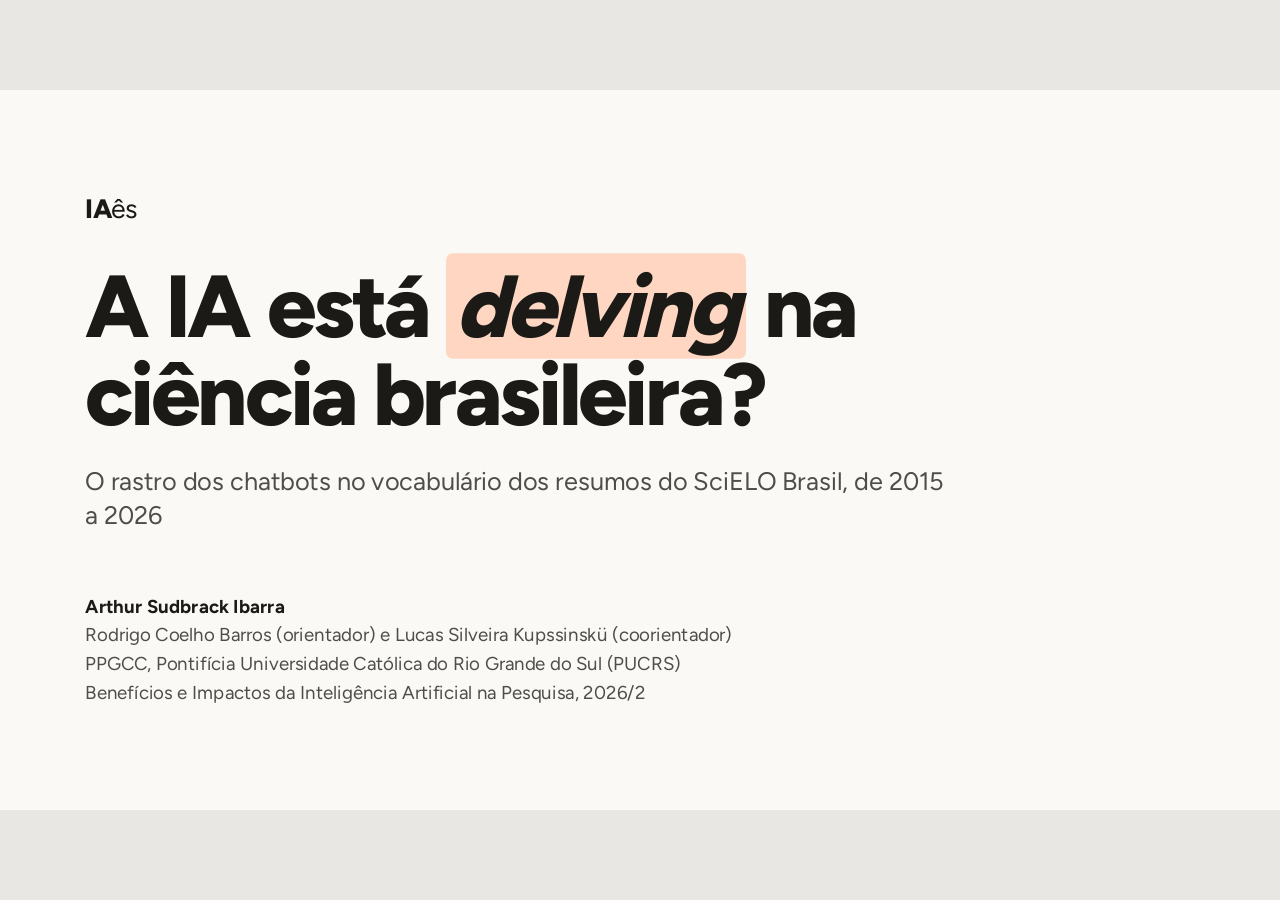
==== commit 6c6ddc19: "Rewrite the paper for clarity and align the slides Paper: define each concept at first use, add smal" ====
--- a/slides/index.html
+++ b/slides/index.html
@@ -62,7 +62,7 @@
 * { margin: 0; padding: 0; box-sizing: border-box; }
 
 /* ===========================================================================
-   FIXED 16:9 STAGE (viewport-base.css from the frontend-slides skill, in full)
+   FIXED 16:9 STAGE
    =========================================================================== */
 /* 1. Lock the browser viewport */
 html,
@@ -514,7 +514,8 @@
         <h1 class="reveal d1">A IA está <span class="mark">delving</span> na ciência brasileira?</h1>
         <p class="sub reveal d2">O rastro dos chatbots no vocabulário dos resumos do SciELO Brasil, de 2015 a 2026</p>
         <p class="authors reveal d3">
-            <strong>Arthur Sudbrack Ibarra</strong>, Rodrigo Coelho Barros e Lucas Silveira Kupssinskü<br>
+            <strong>Arthur Sudbrack Ibarra</strong><br>
+            Rodrigo Coelho Barros (orientador) e Lucas Silveira Kupssinskü (coorientador)<br>
             PPGCC, Pontifícia Universidade Católica do Rio Grande do Sul (PUCRS)<br>
             Benefícios e Impactos da Inteligência Artificial na Pesquisa, 2026/2
         </p>
@@ -570,7 +571,7 @@
             <div class="hyps">
                 <div class="hyp reveal d1">
                     <div class="h">H1</div>
-                    <p>Depois de 2023, algumas palavras de estilo aparecem bem acima da sua tendência.</p>
+                    <p>A partir de 2023, algumas palavras de estilo aparecem bem acima da sua tendência.</p>
                 </div>
                 <div class="hyp reveal d2">
                     <div class="h">H2</div>
@@ -578,7 +579,7 @@
                 </div>
                 <div class="hyp reveal d3">
                     <div class="h">H3</div>
-                    <p>As palavras que marcam o <span class="pt">português</span> são outras, diferentes das do <span class="en">inglês</span>.</p>
+                    <p>As palavras que marcam o <span class="pt">português</span> são de estilo e são outras, diferentes das do <span class="en">inglês</span>.</p>
                 </div>
             </div>
         </div>
@@ -591,7 +592,7 @@
         <div class="entenda">
             <p><b>Hipótese.</b> É o palpite que o estudo testa com os dados. No fim, cada uma se confirma ou não.</p>
             <p><b>Por que esperar mais marca em inglês (H2).</b> Muitos pesquisadores brasileiros escrevem o resumo em português e usam um chatbot para fazer ou melhorar a versão em inglês, a língua em que têm menos segurança. Então era de se esperar que o inglês mostrasse mais rastro.</p>
-            <p><b>Por que esperar palavras diferentes (H3).</b> Cada língua tem os seus vícios. Achávamos que o ChatGPT teria palavras preferidas próprias em português.</p>
+            <p><b>Por que esperar palavras diferentes (H3).</b> Cada língua tem os seus vícios. Achávamos que o ChatGPT teria palavras preferidas próprias em português. No artigo, a H3 tem duas partes: as palavras do português são de estilo (isso se confirma) e são diferentes das do inglês (isso não).</p>
             <p><b>Palavra de estilo.</b> É uma palavra que muda o jeito de dizer, sem mudar o assunto: <i>destacando</i>, <i>crucial</i>, <i>abordagens</i>. Palavra de tema (ou de conteúdo) é a que diz do que o texto trata: <i>covid</i>, <i>vacina</i>, <i>soja</i>.</p>
         </div>
     </aside>
@@ -710,7 +711,7 @@
             <p><b>Palavra-marcadora.</b> Uma palavra de estilo com excesso, que funciona como pista de uso de IA.</p>
             <p><b>Por que é um piso.</b> Um texto que passou pelo chatbot sem ganhar nenhuma marcadora não aparece na conta. Uma versão mais apertada da mesma conta dá 29,5% em inglês e 22,2% em português.</p>
             <p><b>Metades.</b> Escolhemos as marcadoras com metade dos resumos e medimos na outra metade (e vice-versa). Assim a palavra não é escolhida e medida nos mesmos textos, o que inflaria o número.</p>
-            <p><b>Placebo.</b> A mesma conta feita em 2015-2016, quando não havia ChatGPT, dá perto de zero. É o sinal de que a conta não inventa uso onde não existe.</p>
+            <p><b>Placebo.</b> A mesma conta feita seis anos antes, com a tendência de 2015-2016 e medindo 2017 a 2020, quando não havia ChatGPT, dá perto de zero. É o sinal de que a conta não inventa uso onde não existe.</p>
             <p><b>Erro padrão.</b> É a margem de incerteza: 17,3% mais ou menos 1,6 em inglês e 12,7% mais ou menos 1,7 em português.</p>
         </div>
     </aside>
@@ -745,7 +746,7 @@
 </section>
 
 <!-- ===================== 9. RESULT H3 ===================== -->
-<section class="slide" data-tempo="18" data-titulo="H3: tradução">
+<section class="slide" data-tempo="20" data-titulo="H3: tradução">
     <div class="frame">
         <h2 class="title reveal">A maioria das marcadoras do português é tradução de marcadoras do inglês</h2>
         <div class="body">
@@ -756,14 +757,14 @@
                     <span class="pt w">destacando</span><span class="arrow">&rarr;</span><span class="en w">highlighting</span>
                     <span class="pt w">moldam</span><span class="arrow">&rarr;</span><span class="en w">shaping</span>
                 </div>
-                <div class="verdict no">H3 não se confirma: as marcas são, em grande parte, as mesmas.</div>
+                <div class="verdict no">H3 só se confirma em parte: são palavras de estilo, mas, em grande parte, as mesmas do inglês.</div>
             </div>
         </div>
     </div>
     <div class="foot"><span class="src">Traduções do Claude, sem saber quais palavras eram marcadoras. Controles: palavras de mesma frequência sem excesso.</span><span class="n">09</span></div>
     <aside class="notes">
         <div class="fale">
-            <p>Para a terceira, traduzimos as marcadoras do português para o inglês, e 72% viraram marcadoras do inglês, contra 44% de palavras comparáveis. <i>Aprofunda</i> vira <i>delves</i>, <i>destacando</i> vira <i>highlighting</i>. O português está herdando as palavras do inglês, e a terceira hipótese também não se confirma.</p>
+            <p>Para a terceira, traduzimos as marcadoras do português para o inglês, e 72% viraram marcadoras do inglês, contra 44% de palavras comparáveis. <i>Aprofunda</i> vira <i>delves</i>, <i>destacando</i> vira <i>highlighting</i>. O português está herdando as palavras do inglês. A terceira hipótese só se confirma em parte: são palavras de estilo, mas não são outras.</p>
         </div>
         <div class="entenda">
             <p><b>Como foi o teste.</b> Para cada marcadora do português escolhemos uma palavra de controle: uma palavra de estilo com frequência parecida em 2021-22, que nunca teve excesso. O Claude traduziu todas misturadas, sem saber quais eram marcadoras. Depois vimos quantas traduções caíam numa marcadora do inglês.</p>
@@ -795,7 +796,7 @@
         <div class="entenda">
             <p><b>Por que resumos antigos.</b> Um resumo de 2019 com certeza foi escrito sem chatbot. Então tudo o que muda depois é obra do modelo.</p>
             <p><b>As três tarefas.</b> Melhorar um resumo em português, melhorar um em inglês e traduzir um do português para o inglês. Foram 80 textos por tarefa e por modelo. Você rodou o ChatGPT e o Gemini à mão, nas versões gratuita e Pro; o Claude rodou automático.</p>
-            <p><b>Os números.</b> Em inglês, a média de marcadoras por texto foi de 8,1 para 13,2 com o ChatGPT e com o Gemini, e para 9,3 com o Claude. As palavras que eles colocam são muito mais vezes marcadoras do que as que eles tiram: das 92 palavras que o ChatGPT acrescentou, 40 eram marcadoras; das 46 que ele tirou, só 1.</p>
+            <p><b>Os números.</b> Em inglês, a média de marcadoras por texto foi de 8,1 para 13,2 com o ChatGPT e com o Gemini, e para 9,3 com o Claude (um limite: as marcadoras vêm de um corpus em que o ChatGPT era provavelmente o chatbot mais usado). As palavras que eles colocam são muito mais vezes marcadoras do que as que eles tiram: das 92 palavras que o ChatGPT acrescentou, 40 eram marcadoras; das 46 que ele tirou, só 1.</p>
             <p><b>Um limite.</b> Uma passada de um modelo de 2026 não reproduz o uso real, que mistura modelos antigos, várias revisões e textos escritos do zero. Por isso o experimento mostra de onde vêm as palavras, mas não serve para converter as marcas em número de usuários.</p>
         </div>
     </aside>
@@ -920,7 +921,7 @@
                 <li><b>H1 se confirma:</b> 108 palavras de estilo em excesso em inglês e 69 em português em 2025</li>
                 <li><b>Pelo menos 17%</b> dos abstracts em inglês e <b>13%</b> dos resumos em português de 2025 passaram por um LLM</li>
                 <li><b>H2 não se confirma:</b> inglês e português subiram quase juntos</li>
-                <li><b>H3 não se confirma:</b> as marcadoras do português traduzem as do inglês</li>
+                <li><b>H3 só em parte:</b> as marcadoras do português são de estilo, mas traduzem as do inglês</li>
             </ul>
             <div class="links reveal d2">
                 <div class="link"><div class="l">Site IAês</div><a href="https://arthursudbrackibarra.github.io/Trab-BIIAP/pt/" target="_blank" rel="noopener">arthursudbrackibarra.github.io/Trab-BIIAP</a></div>
@@ -960,7 +961,7 @@
             <p>(Este slide não é falado. Deixe-o no fim para quem pausar o vídeo.)</p>
         </div>
         <div class="entenda">
-            <p>As referências são as citadas nos slides. O artigo tem as outras 42.</p>
+            <p>As referências são as citadas nos slides. O artigo tem as outras 41.</p>
         </div>
     </aside>
 </section>
